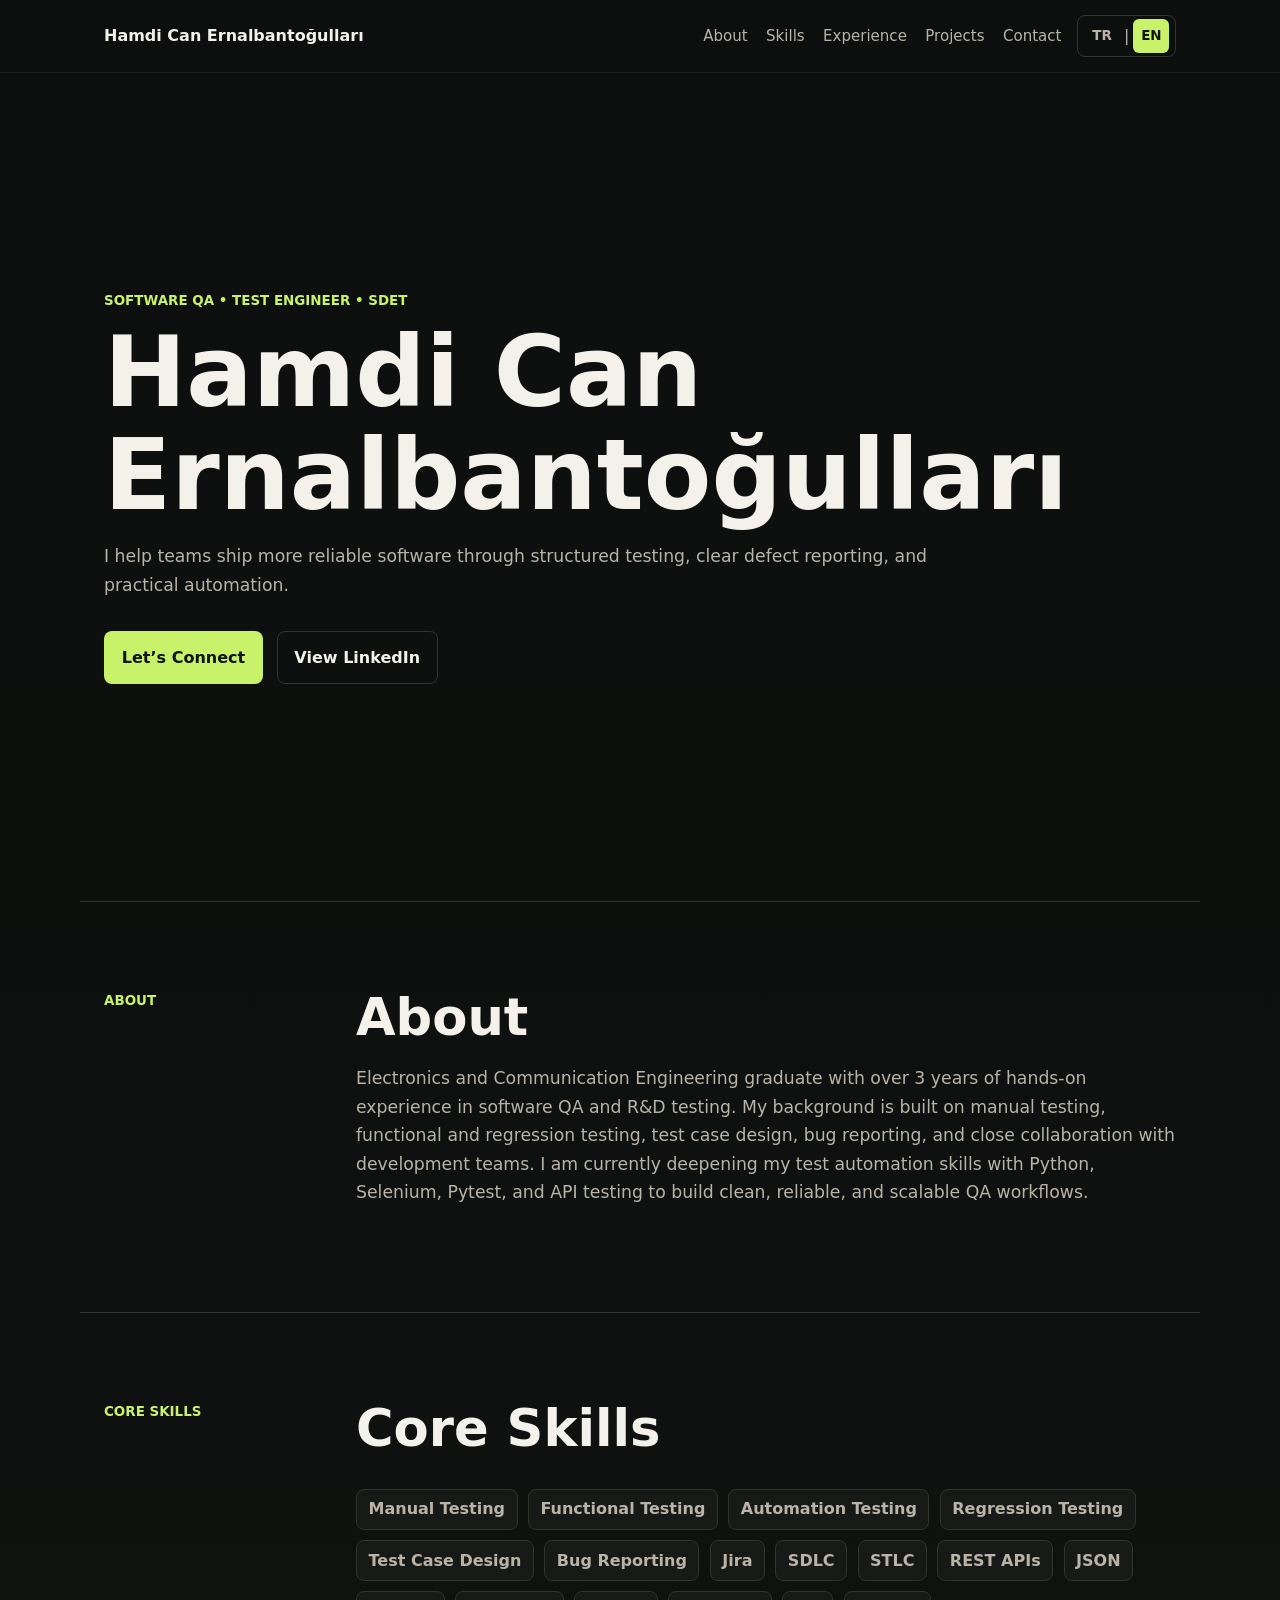
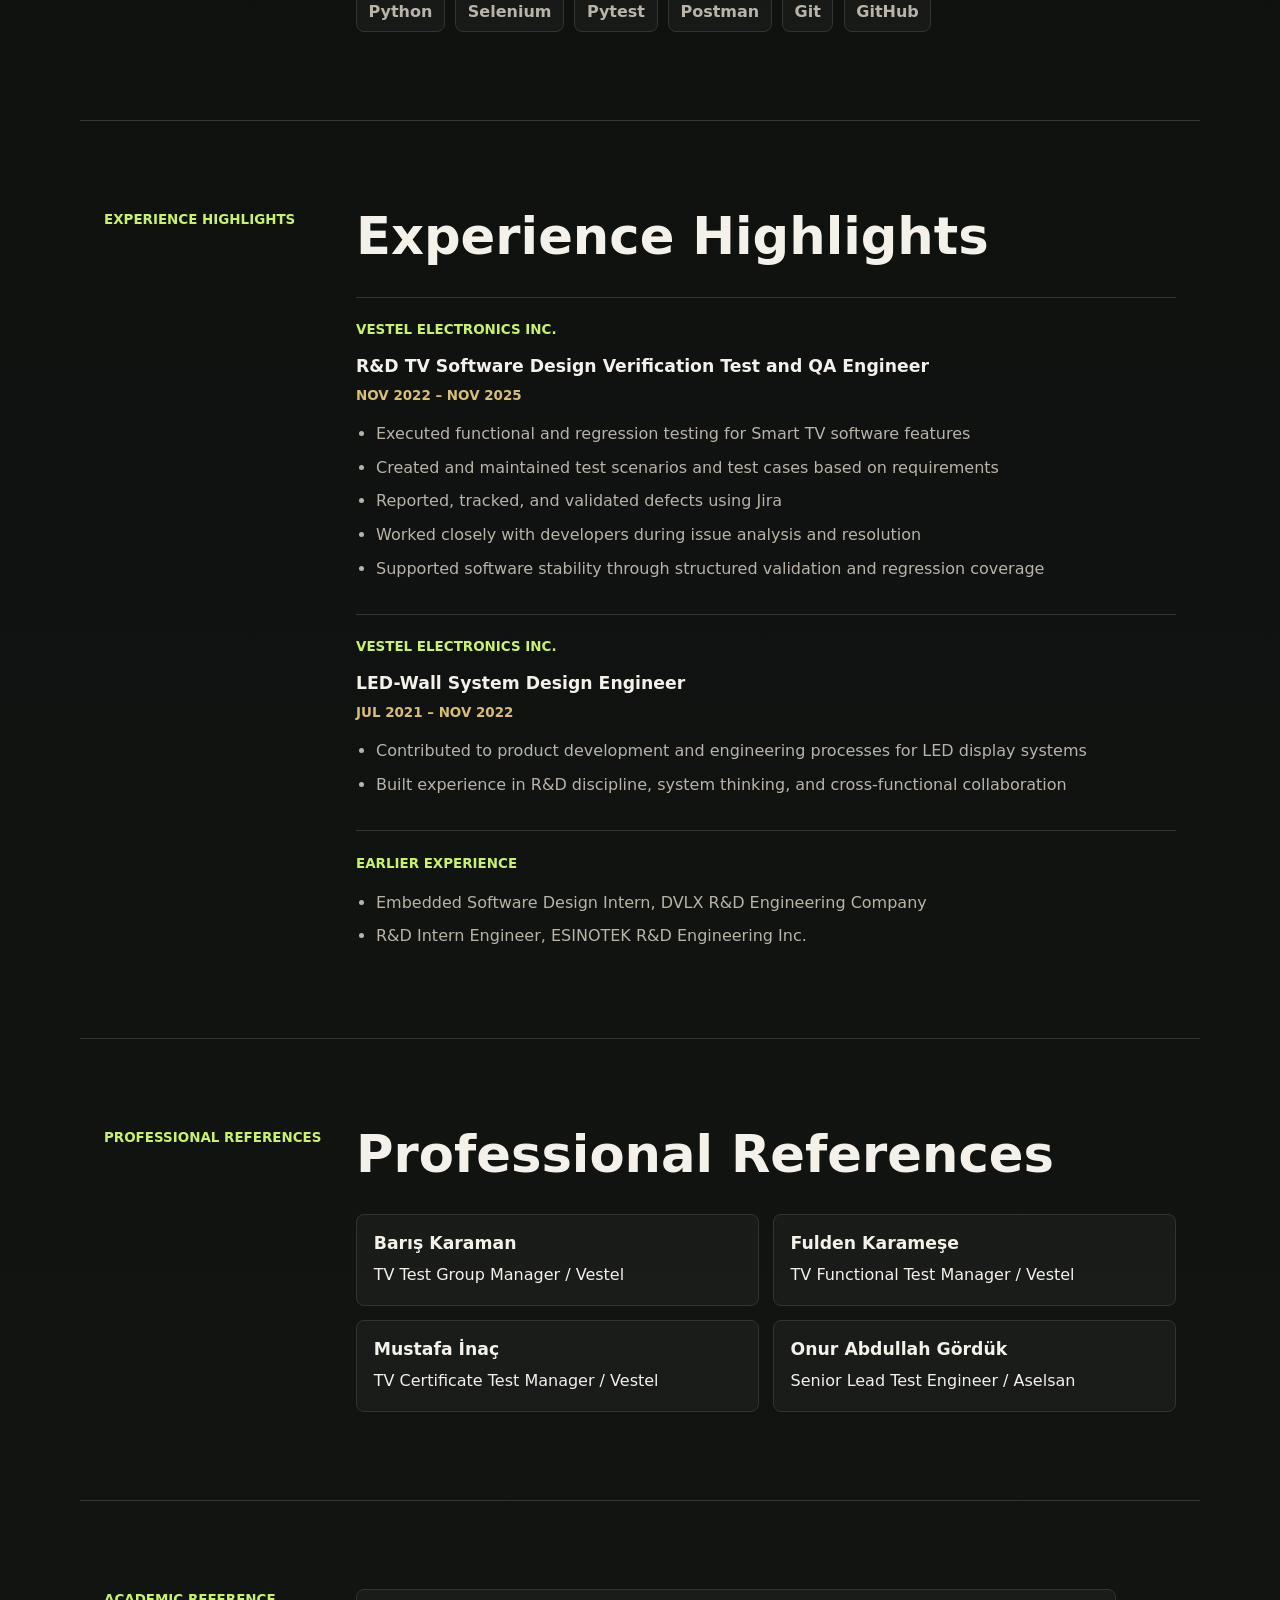
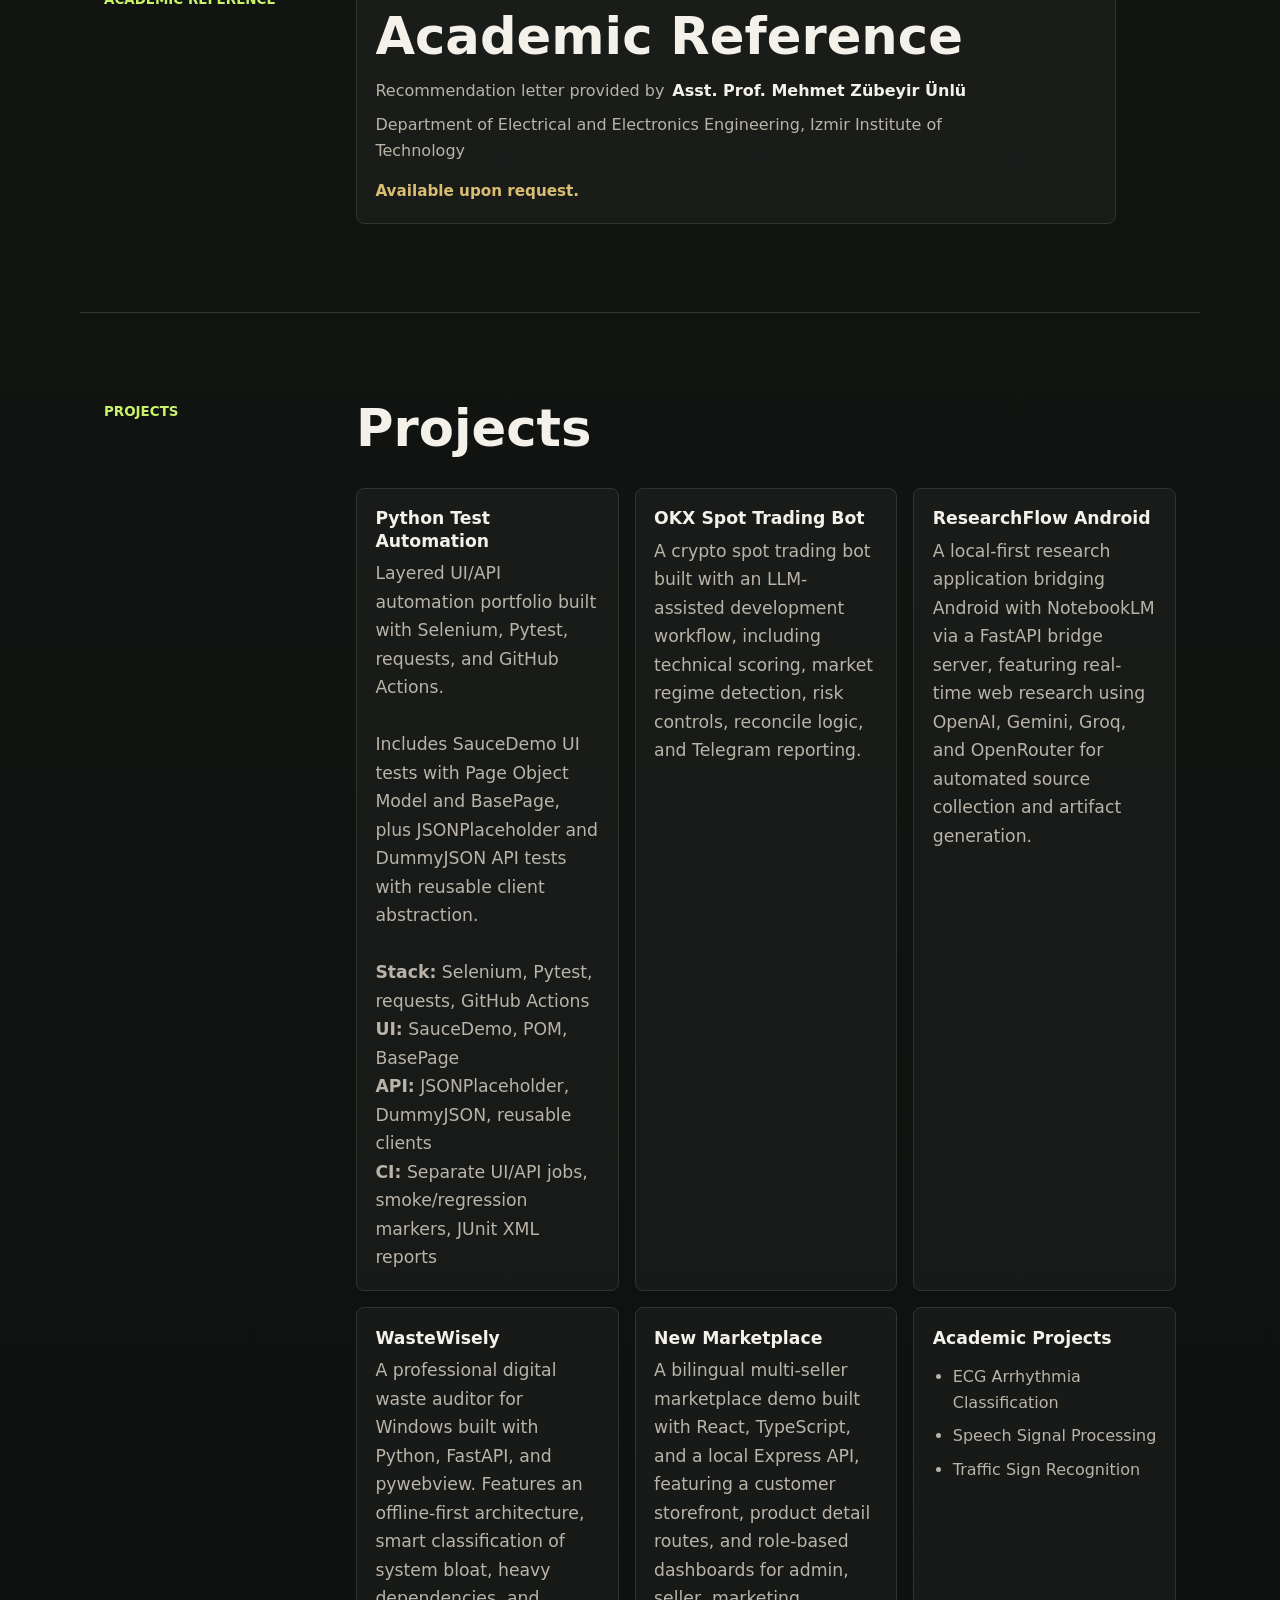
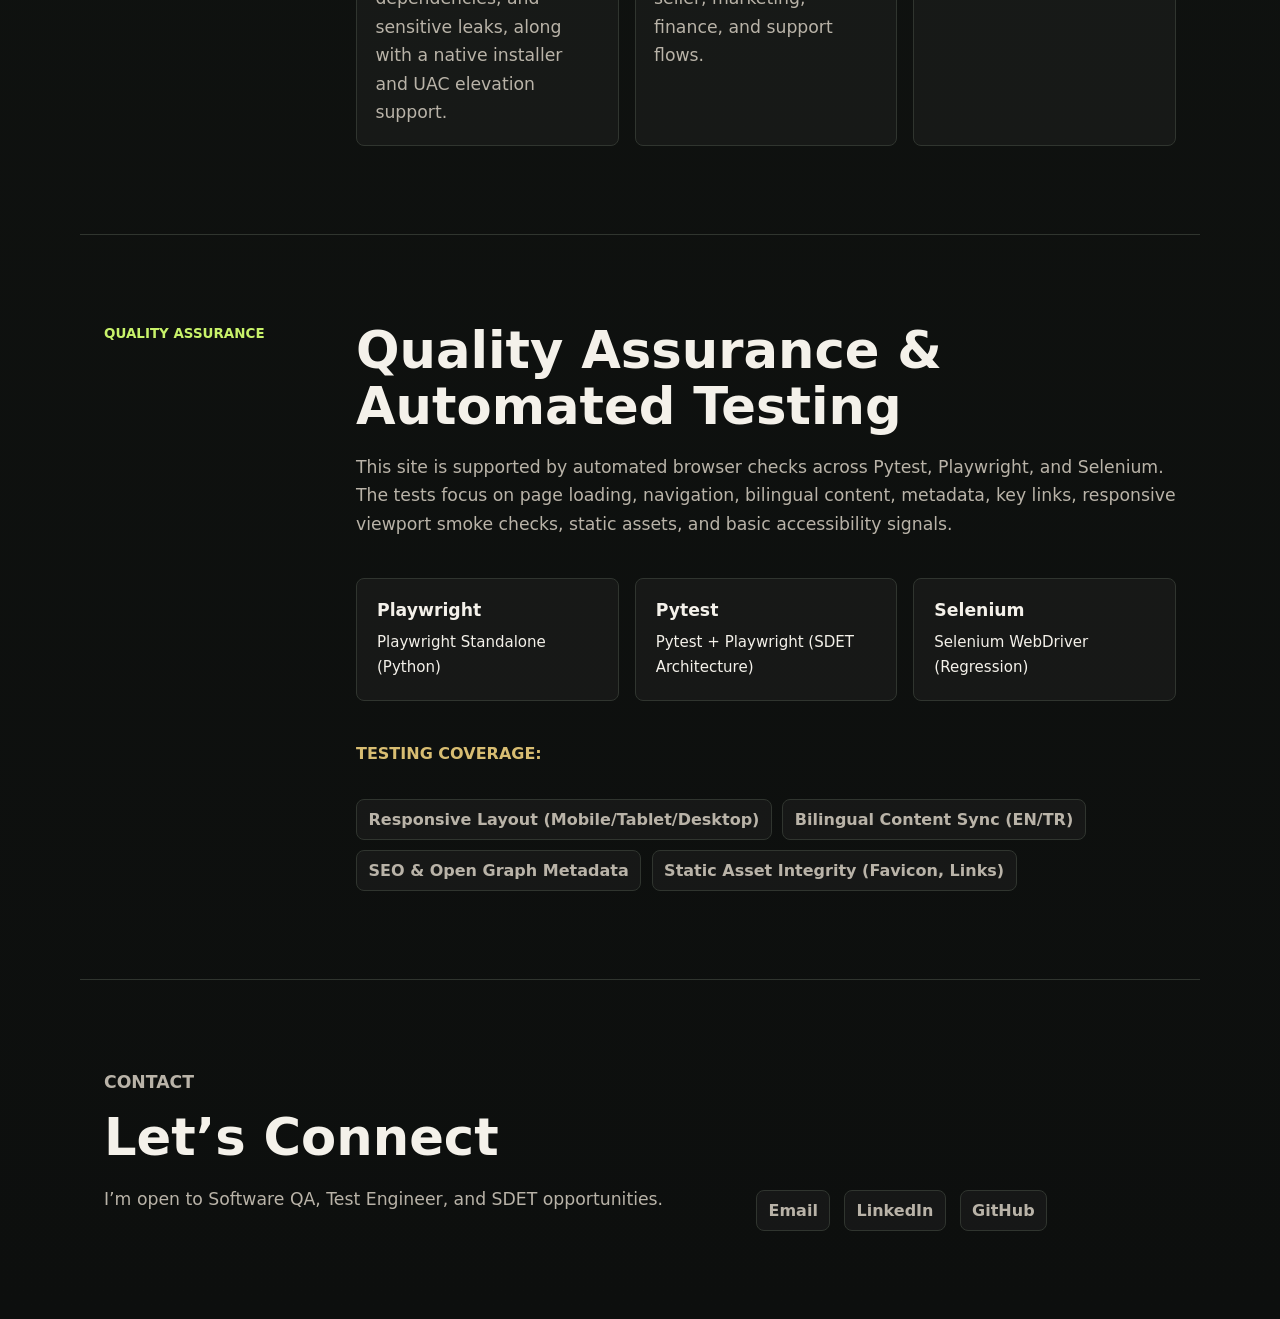
==== index.html @ b19c43c8 "docs: refine QA section description to be more technical" ====
<!doctype html>
<html lang="en" data-language="en">
  <head>
    <meta charset="utf-8">
    <meta name="viewport" content="width=device-width, initial-scale=1">
    <title>Hamdi Can Ernalbantoğulları | Software QA | Test Engineer | SDET</title>
    <meta
      name="description"
      content="QA Engineer with 3+ years of hands-on experience in software testing, regression testing, defect reporting, and practical test automation with Python, Selenium, and Pytest."
    >
    <meta property="og:title" content="Hamdi Can Ernalbantoğulları | Software QA | Test Engineer | SDET">
    <meta
      property="og:description"
      content="QA Engineer with 3+ years of hands-on experience in software testing, regression testing, defect reporting, and practical test automation with Python, Selenium, and Pytest."
    >
    <meta property="og:image" content="favicon.svg">
    <meta property="og:type" content="website">
    <meta property="og:site_name" content="Hamdi Can Ernalbantoğulları">
    <meta name="theme-color" content="#0d0f0e">
    <link rel="canonical" href="https://can.is-a.dev/">
    <link rel="icon" type="image/svg+xml" href="favicon.svg">
    <link rel="stylesheet" href="style.css">
  </head>
  <body>
    <a class="skip-link" href="#main" data-i18n="skipLink">Skip to content</a>

    <header class="site-header">
      <nav class="nav" aria-label="Primary navigation" data-i18n-aria-label="nav.ariaLabel">
        <a class="brand" href="#top" aria-label="Hamdi Can Ernalbantoğulları" data-i18n-aria-label="brand.ariaLabel">
          <span class="brand-full">Hamdi Can Ernalbantoğulları</span>
          <span class="brand-short">Can</span>
        </a>
        <div class="nav-links">
          <a href="#about" data-i18n="nav.about">About</a>
          <a href="#skills" data-i18n="nav.skills">Skills</a>
          <a href="#experience" data-i18n="nav.experience">Experience</a>
          <a href="#projects" data-i18n="nav.projects">Projects</a>
          <a href="#contact" data-i18n="nav.contact">Contact</a>
        </div>
        <div class="language-toggle" aria-label="Language selection" data-i18n-aria-label="language.ariaLabel">
          <button class="language-button" type="button" data-language-button="tr" aria-pressed="false">TR</button>
          <span aria-hidden="true">|</span>
          <button class="language-button" type="button" data-language-button="en" aria-pressed="true">EN</button>
        </div>
      </nav>
    </header>

    <main id="main">
      <section id="top" class="hero section">
        <div class="hero-copy">
          <p class="eyebrow" data-i18n="hero.role">Software QA • Test Engineer • SDET</p>
          <h1 class="hero-name" aria-label="Hamdi Can Ernalbantoğulları" data-i18n-aria-label="hero.name">
            <span>Hamdi Can</span>
            <span>Ernalbantoğulları</span>
          </h1>
          <p class="hero-text" data-i18n="hero.value">
            I help teams ship more reliable software through structured testing, clear defect reporting, and practical automation.
          </p>
          <div class="hero-actions">
            <a class="button button-primary" href="#contact" data-i18n="hero.primaryCta">Let’s Connect</a>
            <a class="button button-secondary" href="https://www.linkedin.com/in/hamdi-can-ernalbanto%C4%9Fullar%C4%B1/" target="_blank" rel="noreferrer" data-i18n="hero.secondaryCta">View LinkedIn</a>
          </div>
        </div>
      </section>

      <section id="about" class="section content-section">
        <p class="section-label" data-i18n="about.label">About</p>
        <div class="section-body">
          <h2 data-i18n="about.title">About</h2>
          <p data-i18n="about.text">
            Electronics and Communication Engineering graduate with over 3 years of hands-on experience in software QA and R&D testing. My background is built on manual testing, functional and regression testing, test case design, bug reporting, and close collaboration with development teams. I am currently deepening my test automation skills with Python, Selenium, Pytest, and API testing to build clean, reliable, and scalable QA workflows.
          </p>
        </div>
      </section>

      <section id="skills" class="section content-section">
        <p class="section-label" data-i18n="skills.label">Core Skills</p>
        <div class="section-body">
          <h2 data-i18n="skills.title">Core Skills</h2>
          <ul class="skill-list" aria-label="Core Skills" data-i18n-aria-label="skills.ariaLabel">
            <li data-i18n="skills.manual">Manual Testing</li>
            <li data-i18n="skills.functional">Functional Testing</li>
            <li data-i18n="skills.automation">Automation Testing</li>
            <li data-i18n="skills.regression">Regression Testing</li>
            <li data-i18n="skills.testCase">Test Case Design</li>
            <li data-i18n="skills.bugReporting">Bug Reporting</li>
            <li>Jira</li>
            <li>SDLC</li>
            <li>STLC</li>
            <li data-i18n="skills.restApis">REST APIs</li>
            <li>JSON</li>
            <li>Python</li>
            <li>Selenium</li>
            <li>Pytest</li>
            <li>Postman</li>
            <li>Git</li>
            <li>GitHub</li>
          </ul>
        </div>
      </section>

      <section id="experience" class="section content-section">
        <p class="section-label" data-i18n="experience.label">Experience Highlights</p>
        <div class="section-body">
          <h2 data-i18n="experience.title">Experience Highlights</h2>
          <div class="timeline">
            <article class="experience-item">
              <p class="company">Vestel Electronics Inc.</p>
              <h3>R&amp;D TV Software Design Verification Test and QA Engineer</h3>
              <p class="date" data-i18n="experience.one.date">Nov 2022 – Nov 2025</p>
              <ul>
                <li data-i18n="experience.one.bulletOne">Executed functional and regression testing for Smart TV software features</li>
                <li data-i18n="experience.one.bulletTwo">Created and maintained test scenarios and test cases based on requirements</li>
                <li data-i18n="experience.one.bulletThree">Reported, tracked, and validated defects using Jira</li>
                <li data-i18n="experience.one.bulletFour">Worked closely with developers during issue analysis and resolution</li>
                <li data-i18n="experience.one.bulletFive">Supported software stability through structured validation and regression coverage</li>
              </ul>
            </article>

            <article class="experience-item">
              <p class="company">Vestel Electronics Inc.</p>
              <h3>LED-Wall System Design Engineer</h3>
              <p class="date" data-i18n="experience.two.date">Jul 2021 – Nov 2022</p>
              <ul>
                <li data-i18n="experience.two.bulletOne">Contributed to product development and engineering processes for LED display systems</li>
                <li data-i18n="experience.two.bulletTwo">Built experience in R&amp;D discipline, system thinking, and cross-functional collaboration</li>
              </ul>
            </article>

            <article class="experience-item">
              <p class="company" data-i18n="experience.earlier.title">Earlier Experience</p>
              <ul>
                <li>Embedded Software Design Intern, DVLX R&amp;D Engineering Company</li>
                <li>R&amp;D Intern Engineer, ESINOTEK R&amp;D Engineering Inc.</li>
              </ul>
            </article>
          </div>
        </div>
      </section>

      <section id="professional-references" class="section content-section">
        <p class="section-label" data-i18n="professionalReferences.label">Professional References</p>
        <div class="section-body">
          <h2 data-i18n="professionalReferences.title">Professional References</h2>
          <div class="professional-reference-list" aria-label="Professional references" data-i18n-aria-label="professionalReferences.ariaLabel">
            <article class="professional-reference-card">
              <h3>Barış Karaman</h3>
              <p>TV Test Group Manager / Vestel</p>
            </article>
            <article class="professional-reference-card">
              <h3>Fulden Karameşe</h3>
              <p>TV Functional Test Manager / Vestel</p>
            </article>
            <article class="professional-reference-card">
              <h3>Mustafa İnaç</h3>
              <p>TV Certificate Test Manager / Vestel</p>
            </article>
            <article class="professional-reference-card">
              <h3>Onur Abdullah Gördük</h3>
              <p>Senior Lead Test Engineer / Aselsan</p>
            </article>
          </div>
        </div>
      </section>

      <section id="academic-reference" class="section content-section">
        <p class="section-label" data-i18n="reference.label">Academic Reference</p>
        <div class="section-body">
          <article class="reference-card" aria-labelledby="academic-reference-title">
            <h2 id="academic-reference-title" data-i18n="reference.title">Academic Reference</h2>
            <p class="reference-intro">
              <span>
                <span data-i18n="reference.lead">Recommendation letter provided by</span>
                <strong class="reference-name" data-i18n="reference.name">Asst. Prof. Mehmet Zübeyir Ünlü</strong>
              </span>
              <span class="reference-department" data-i18n="reference.department">Department of Electrical and Electronics Engineering, Izmir Institute of Technology</span>
            </p>
            <p class="reference-note" data-i18n="reference.note">Available upon request.</p>
          </article>
        </div>
      </section>

      <section id="projects" class="section content-section">
        <p class="section-label" data-i18n="projects.label">Projects</p>
        <div class="section-body">
          <h2 data-i18n="projects.title">Projects</h2>
          <div class="project-grid">
            <article class="project-card">
              <h3>Python Test Automation</h3>
              <p data-i18n="projects.automation.text">
                Structured QA automation training repository covering API tests for JSONPlaceholder and DummyJSON with Requests/Pytest, and UI tests for SauceDemo with Selenium/Pytest and Page Object Model. Includes API client abstraction, config and test data layers, smoke/regression markers, JUnit reporting, and GitHub Actions CI.
              </p>
            </article>
            <article class="project-card">
              <h3>OKX Spot Trading Bot</h3>
              <p data-i18n="projects.okx.text">
                A crypto spot trading bot built with an LLM-assisted development workflow, including technical scoring, market regime detection, risk controls, reconcile logic, and Telegram reporting.
              </p>
            </article>
            <article class="project-card">
              <h3>ResearchFlow Android</h3>
              <p data-i18n="projects.researchflow.text">
                A local-first research application bridging Android with NotebookLM via a FastAPI bridge server, featuring real-time web research using OpenAI, Gemini, Groq, and OpenRouter for automated source collection and artifact generation.
              </p>
            </article>
            <article class="project-card">
              <h3>WasteWisely</h3>
              <p data-i18n="projects.wastewisely.text">
                A professional digital waste auditor for Windows built with Python, FastAPI, and pywebview. Features an offline-first architecture, smart classification of system bloat, heavy dependencies, and sensitive leaks, along with a native installer and UAC elevation support.
              </p>
            </article>
            <article class="project-card">
              <h3>New Marketplace</h3>
              <p data-i18n="projects.marketplace.text">
                A bilingual multi-seller marketplace demo built with React, TypeScript, and a local Express API, featuring a customer storefront, product detail routes, and role-based dashboards for admin, seller, marketing, finance, and support flows.
              </p>
            </article>
            <article class="project-card">
              <h3 data-i18n="projects.academic.title">Academic Projects</h3>
              <ul>
                <li>ECG Arrhythmia Classification</li>
                <li>Speech Signal Processing</li>
                <li>Traffic Sign Recognition</li>
              </ul>
            </article>

          </div>
        </div>
      </section>

      <section id="qa" class="section content-section">
        <p class="section-label" data-i18n="qa.label">Quality Assurance</p>
        <div class="section-body">
          <h2 data-i18n="qa.title">Quality Assurance & Automated Testing</h2>
          <p data-i18n="qa.text">
            This site is supported by automated browser checks across Pytest, Playwright, and Selenium. The tests focus on page loading, navigation, bilingual content, metadata, key links, responsive viewport smoke checks, static assets, and basic accessibility signals.
          </p>
          
          <div class="qa-engines">
            <div class="qa-engine-card">
              <h3>Playwright</h3>
              <p data-i18n="qa.engine.playwright">Playwright Standalone (Python)</p>
            </div>
            <div class="qa-engine-card">
              <h3>Pytest</h3>
              <p data-i18n="qa.engine.pytest">Pytest + Playwright (SDET Architecture)</p>
            </div>
            <div class="qa-engine-card">
              <h3>Selenium</h3>
              <p data-i18n="qa.engine.selenium">Selenium WebDriver (Regression)</p>
            </div>
          </div>

          <div class="qa-features">
            <p class="qa-features-label" data-i18n="qa.features.label">Testing Coverage:</p>
            <ul class="skill-list">
              <li data-i18n="qa.features.responsive">Responsive Layout (Mobile/Tablet/Desktop)</li>
              <li data-i18n="qa.features.i18n">Bilingual Content Sync (EN/TR)</li>
              <li data-i18n="qa.features.seo">SEO & Open Graph Metadata</li>
              <li data-i18n="qa.features.assets">Static Asset Integrity (Favicon, Links)</li>
            </ul>
          </div>
        </div>
      </section>

      <section id="contact" class="section contact-section">
        <div class="contact-copy">
          <p class="section-label" data-i18n="contact.label">Contact</p>
          <h2 data-i18n="contact.title">Let’s Connect</h2>
          <p data-i18n="contact.text">I’m open to QA, Test Automation, and SDET opportunities.</p>
        </div>
        <div class="contact-actions" aria-label="Contact methods" data-i18n-aria-label="contact.ariaLabel">
          <a class="contact-method" href="mailto:c.ernal@hotmail.com" data-i18n="contact.email">Email</a>
          <a class="contact-method" href="https://www.linkedin.com/in/hamdi-can-ernalbanto%C4%9Fullar%C4%B1/" target="_blank" rel="noreferrer" data-i18n="contact.linkedin">LinkedIn</a>
          <a class="contact-method" href="https://github.com/Caliquende" target="_blank" rel="noreferrer" data-i18n="contact.github">GitHub</a>
        </div>
      </section>
    </main>

    <script src="script.js"></script>
  </body>
</html>
---- style.css ----
:root {
  color-scheme: dark;
  --bg: #0d0f0e;
  --surface: #151816;
  --surface-soft: #1c201d;
  --text: #f4f1ea;
  --muted: #b9b3a8;
  --line: #30352f;
  --accent: #c8f26a;
  --accent-2: #d8bd72;
  --max-width: 1120px;
}

* {
  box-sizing: border-box;
}

html {
  scroll-behavior: smooth;
}

body {
  margin: 0;
  background: linear-gradient(180deg, #0d0f0e 0%, #111411 52%, #0d0f0e 100%);
  color: var(--text);
  font-family:
    Inter, ui-sans-serif, system-ui, -apple-system, BlinkMacSystemFont, "Segoe UI",
    sans-serif;
  font-size: 16px;
  letter-spacing: 0;
  line-height: 1.65;
}

a {
  color: inherit;
  text-decoration: none;
}

button,
a {
  -webkit-tap-highlight-color: transparent;
}

:focus-visible {
  outline: 2px solid var(--accent);
  outline-offset: 4px;
}

.skip-link {
  position: absolute;
  left: 1rem;
  top: 1rem;
  z-index: 30;
  transform: translateY(-150%);
  background: var(--accent);
  border-radius: 6px;
  color: #11130f;
  font-weight: 800;
  padding: 0.65rem 0.9rem;
}

.skip-link:focus {
  transform: translateY(0);
}

.site-header {
  background: rgba(13, 15, 14, 0.88);
  border-bottom: 1px solid rgba(255, 255, 255, 0.07);
}

.nav {
  align-items: center;
  display: grid;
  gap: 1rem;
  grid-template-columns: auto 1fr auto;
  margin: 0 auto;
  max-width: var(--max-width);
  min-height: 72px;
  padding: 0 1.5rem;
}

.brand {
  color: var(--text);
  font-weight: 850;
  white-space: nowrap;
}

.brand-short {
  display: none;
}

.nav-links {
  align-items: center;
  display: flex;
  gap: 1.15rem;
  justify-content: flex-end;
}

.nav-links a {
  color: var(--muted);
  font-size: 0.94rem;
  transition: color 180ms ease;
  white-space: nowrap;
}

.nav-links a:hover {
  color: var(--text);
}

.language-toggle {
  align-items: center;
  border: 1px solid var(--line);
  border-radius: 8px;
  color: var(--muted);
  display: inline-flex;
  gap: 0.25rem;
  min-height: 42px;
  padding: 0.22rem 0.35rem;
}

.language-button {
  background: transparent;
  border: 0;
  border-radius: 6px;
  color: var(--muted);
  cursor: pointer;
  font: inherit;
  font-size: 0.84rem;
  font-weight: 850;
  min-height: 32px;
  min-width: 36px;
  padding: 0.35rem 0.45rem;
  transition:
    background 180ms ease,
    color 180ms ease;
}

.language-button:hover {
  color: var(--text);
}

.language-button[aria-pressed="true"] {
  background: var(--accent);
  color: #10130f;
}

.section {
  margin: 0 auto;
  max-width: var(--max-width);
  padding: 5.5rem 1.5rem;
}

.hero {
  align-items: center;
  display: grid;
  min-height: calc(100vh - 72px);
  padding-bottom: 5rem;
  padding-top: 5rem;
}

.hero-copy {
  max-width: 880px;
}

.eyebrow,
.section-label,
.company,
.date {
  color: var(--accent);
  font-size: 0.84rem;
  font-weight: 850;
  letter-spacing: 0;
  margin: 0 0 0.85rem;
  text-transform: uppercase;
}

h1,
h2,
h3,
p {
  margin-top: 0;
}

.hero-name {
  display: grid;
  gap: 0.08em;
  font-size: clamp(3rem, 8vw, 6.15rem);
  line-height: 0.96;
  margin-bottom: 1.25rem;
  max-width: 10.8ch;
  overflow-wrap: normal;
}

h2 {
  font-size: clamp(2rem, 4vw, 3.25rem);
  line-height: 1.08;
  margin-bottom: 1.2rem;
}

h3 {
  font-size: 1.08rem;
  line-height: 1.3;
  margin-bottom: 0.45rem;
}

.hero-text,
.section-body > p,
.contact-copy p,
.project-card p {
  color: var(--muted);
  font-size: 1.08rem;
  max-width: 78ch;
}

.hero-actions,
.contact-actions {
  display: flex;
  flex-wrap: wrap;
  gap: 0.85rem;
  margin-top: 2rem;
}

.button {
  align-items: center;
  border: 1px solid transparent;
  border-radius: 8px;
  display: inline-flex;
  font-weight: 850;
  justify-content: center;
  min-height: 48px;
  padding: 0.78rem 1.05rem;
  transition:
    background 180ms ease,
    border-color 180ms ease,
    color 180ms ease,
    transform 180ms ease;
}

.button:hover {
  transform: translateY(-1px);
}

.button-primary {
  background: var(--accent);
  color: #10130f;
}

.button-primary:hover {
  background: #d8ff88;
}

.button-secondary {
  background: transparent;
  border-color: var(--line);
  color: var(--text);
}

.button-secondary:hover {
  border-color: var(--accent-2);
}

.content-section {
  border-top: 1px solid var(--line);
  display: grid;
  gap: 2rem;
  grid-template-columns: 220px minmax(0, 1fr);
}

.section-body {
  min-width: 0;
}

.skill-list {
  display: flex;
  flex-wrap: wrap;
  gap: 0.65rem;
  list-style: none;
  margin: 2rem 0 0;
  padding: 0;
}

.skill-list li,
.contact-method {
  align-items: center;
  background: rgba(255, 255, 255, 0.035);
  border: 1px solid var(--line);
  border-radius: 8px;
  color: var(--muted);
  display: inline-flex;
  font-weight: 720;
  line-height: 1.2;
  overflow-wrap: anywhere;
  padding: 0.62rem 0.72rem;
}

a.contact-method {
  transition:
    border-color 180ms ease,
    color 180ms ease,
    transform 180ms ease;
}

a.contact-method:hover {
  border-color: var(--accent-2);
  color: var(--text);
  transform: translateY(-1px);
}

.timeline {
  display: grid;
  gap: 2rem;
  margin-top: 2rem;
}

.experience-item {
  border-top: 1px solid var(--line);
  padding-top: 1.35rem;
}

.experience-item ul,
.project-card ul {
  color: var(--muted);
  margin: 0.9rem 0 0;
  padding-left: 1.25rem;
}

.experience-item li + li,
.project-card li + li {
  margin-top: 0.45rem;
}

.date {
  color: var(--accent-2);
  margin-bottom: 0.8rem;
}

.project-grid {
  display: grid;
  gap: 1rem;
  grid-template-columns: repeat(3, minmax(0, 1fr));
  margin-top: 2rem;
}

.project-card {
  background: rgba(255, 255, 255, 0.035);
  border: 1px solid var(--line);
  border-radius: 8px;
  min-height: 230px;
  padding: 1.15rem;
}

.project-card p {
  margin-bottom: 0;
}

.professional-reference-list {
  display: grid;
  gap: 0.85rem;
  grid-template-columns: repeat(2, minmax(0, 1fr));
  margin-top: 2rem;
}

.professional-reference-card {
  background: rgba(255, 255, 255, 0.035);
  border: 1px solid var(--line);
  border-radius: 8px;
  min-width: 0;
  padding: 1.05rem;
}

.professional-reference-card h3 {
  margin-bottom: 0.5rem;
}

.professional-reference-card p {
  margin-bottom: 0;
}

.reference-card {
  background: rgba(255, 255, 255, 0.035);
  border: 1px solid var(--line);
  border-radius: 8px;
  max-width: 760px;
  padding: 1.15rem;
}

.reference-card h2 {
  margin-bottom: 0.9rem;
}

.reference-intro {
  color: var(--muted);
  display: grid;
  gap: 0.45rem;
  margin-bottom: 0;
  max-width: 62ch;
}

.reference-name {
  color: var(--text);
  font-weight: 800;
  margin-left: 0.18rem;
}

.reference-department {
  display: block;
}

.reference-note {
  color: var(--accent-2);
  font-size: 0.95rem;
  font-weight: 720;
  margin: 0.9rem 0 0;
}

.contact-section {
  align-items: end;
  border-top: 1px solid var(--line);
  display: grid;
  gap: 2rem;
  grid-template-columns: minmax(0, 1fr) minmax(260px, 420px);
}

.qa-engines {
  display: grid;
  gap: 1rem;
  grid-template-columns: repeat(3, minmax(0, 1fr));
  margin-top: 2.5rem;
}

.qa-engine-card {
  background: rgba(255, 255, 255, 0.035);
  border: 1px solid var(--line);
  border-radius: 8px;
  padding: 1.25rem;
  transition: transform 180ms ease, border-color 180ms ease;
}

.qa-engine-card:hover {
  border-color: var(--accent);
  transform: translateY(-2px);
}

.qa-engine-card h3 {
  color: var(--text);
  margin-bottom: 0.5rem;
}

.qa-engine-card p {
  font-size: 0.94rem;
  margin-bottom: 0;
}

.qa-features {
  margin-top: 2.5rem;
}

.qa-features-label {
  color: var(--accent-2) !important;
  font-weight: 850;
  margin-bottom: 1rem !important;
  text-transform: uppercase;
}

@media (max-width: 900px) {
  .nav {
    grid-template-columns: auto auto;
  }

  .nav-links {
    grid-column: 1 / -1;
    justify-content: flex-start;
    order: 3;
  }

  .language-toggle {
    justify-self: end;
  }

  .hero {
    min-height: auto;
  }

  .content-section,
  .contact-section {
    grid-template-columns: 1fr;
  }

  .project-grid {
    grid-template-columns: 1fr;
  }

  .professional-reference-list {
    grid-template-columns: 1fr;
  }

  .qa-engines {
    grid-template-columns: 1fr;
  }
}

@media (max-width: 640px) {
  .nav {
    padding: 1rem;
  }

  .brand {
    max-width: 9rem;
    overflow-wrap: normal;
  }

  .brand-full {
    display: none;
  }

  .brand-short {
    display: inline;
  }

  .nav-links {
    display: grid;
    gap: 0.5rem;
    grid-template-columns: repeat(2, minmax(0, 1fr));
    width: 100%;
  }

  .nav-links a {
    border: 1px solid var(--line);
    border-radius: 8px;
    padding: 0.62rem 0.7rem;
  }

  .section {
    padding: 4rem 1rem;
  }

  .hero-name {
    font-size: clamp(2.45rem, 12vw, 3.55rem);
    max-width: 100%;
  }

  .hero-actions .button,
  .contact-method {
    width: 100%;
  }
}
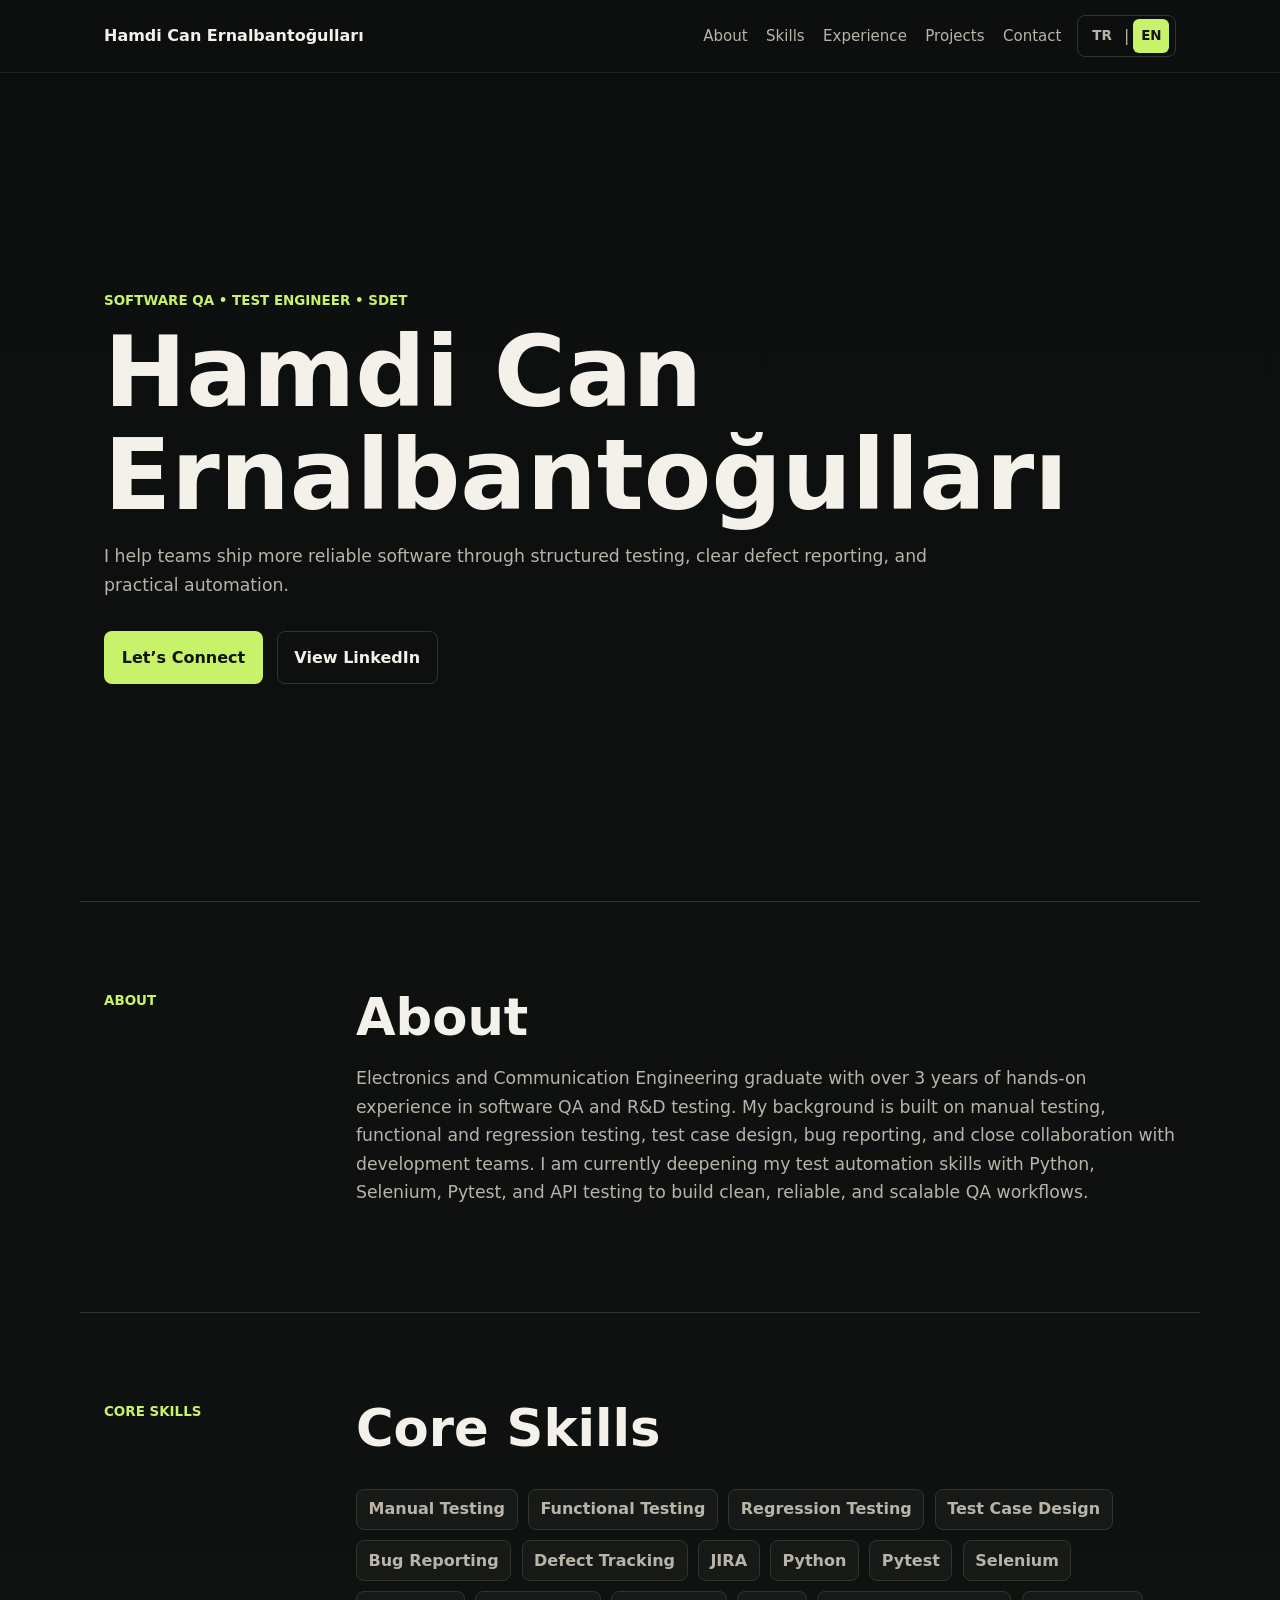
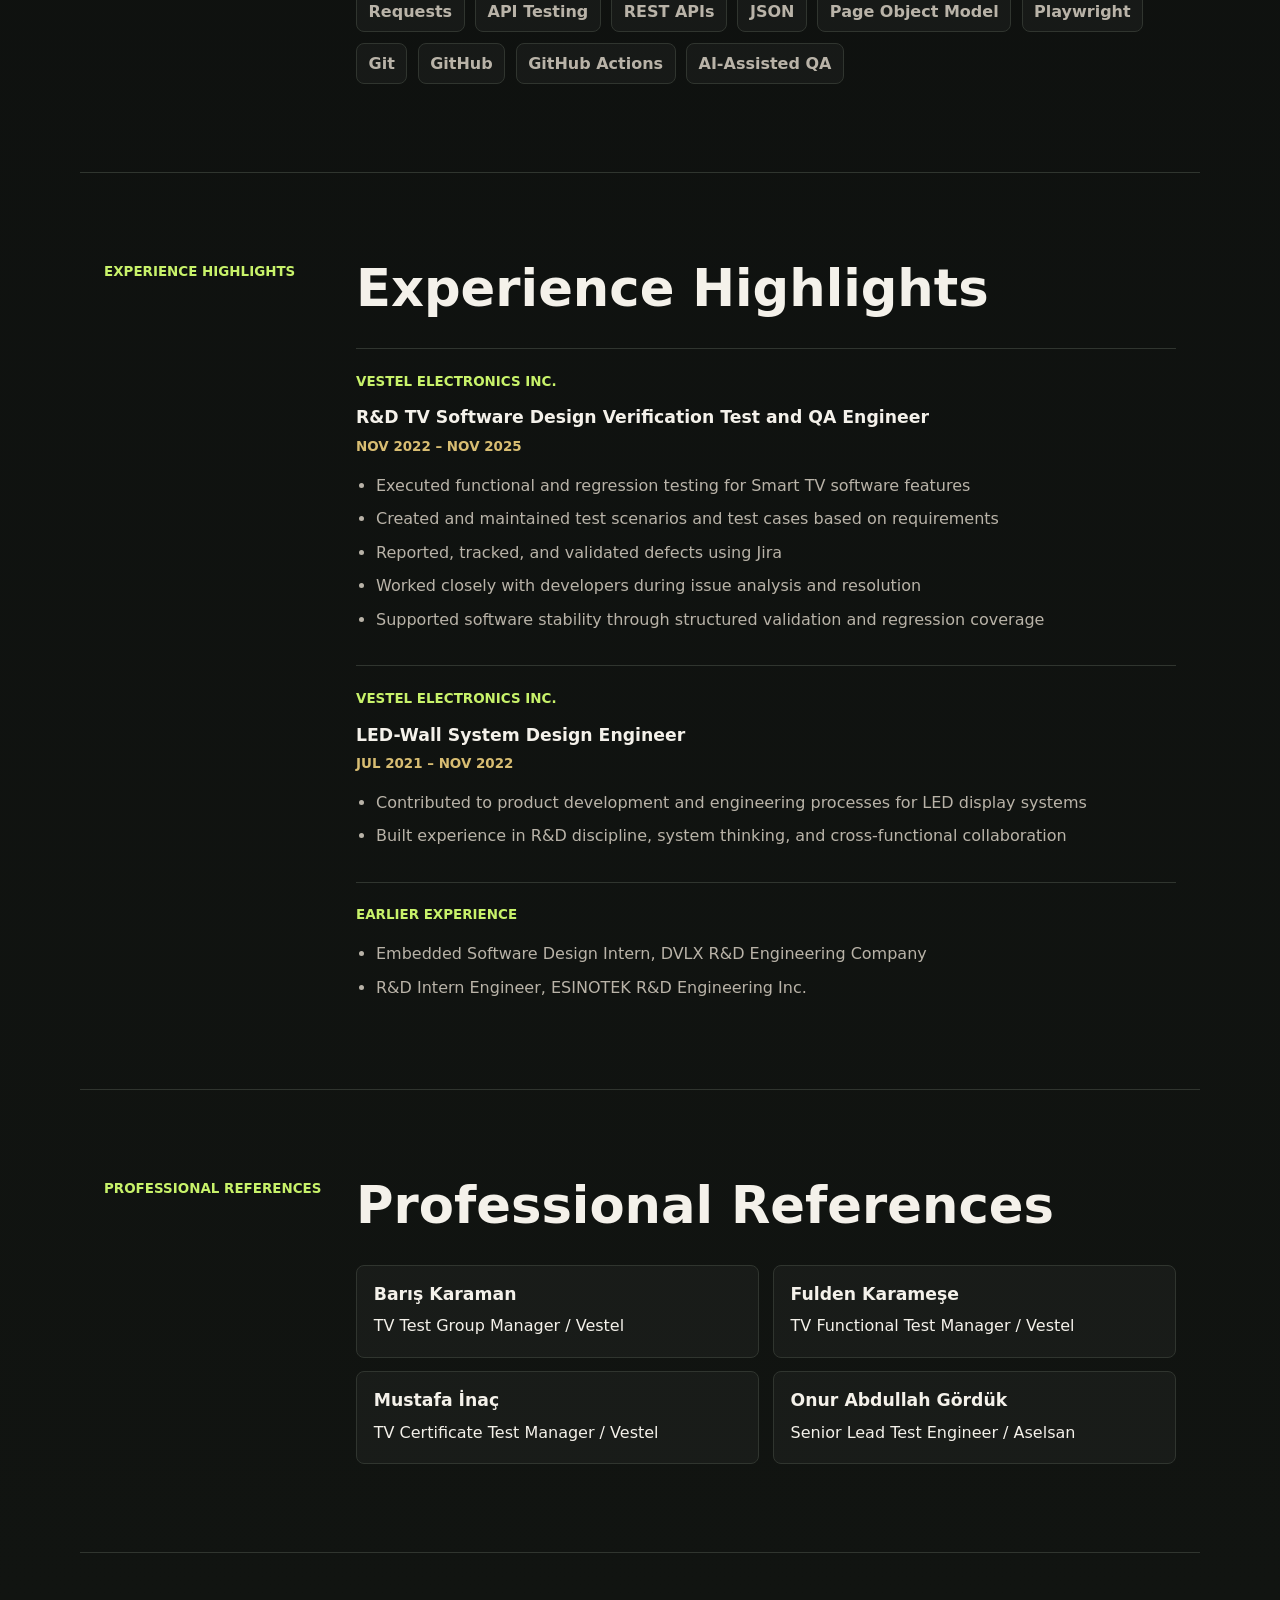
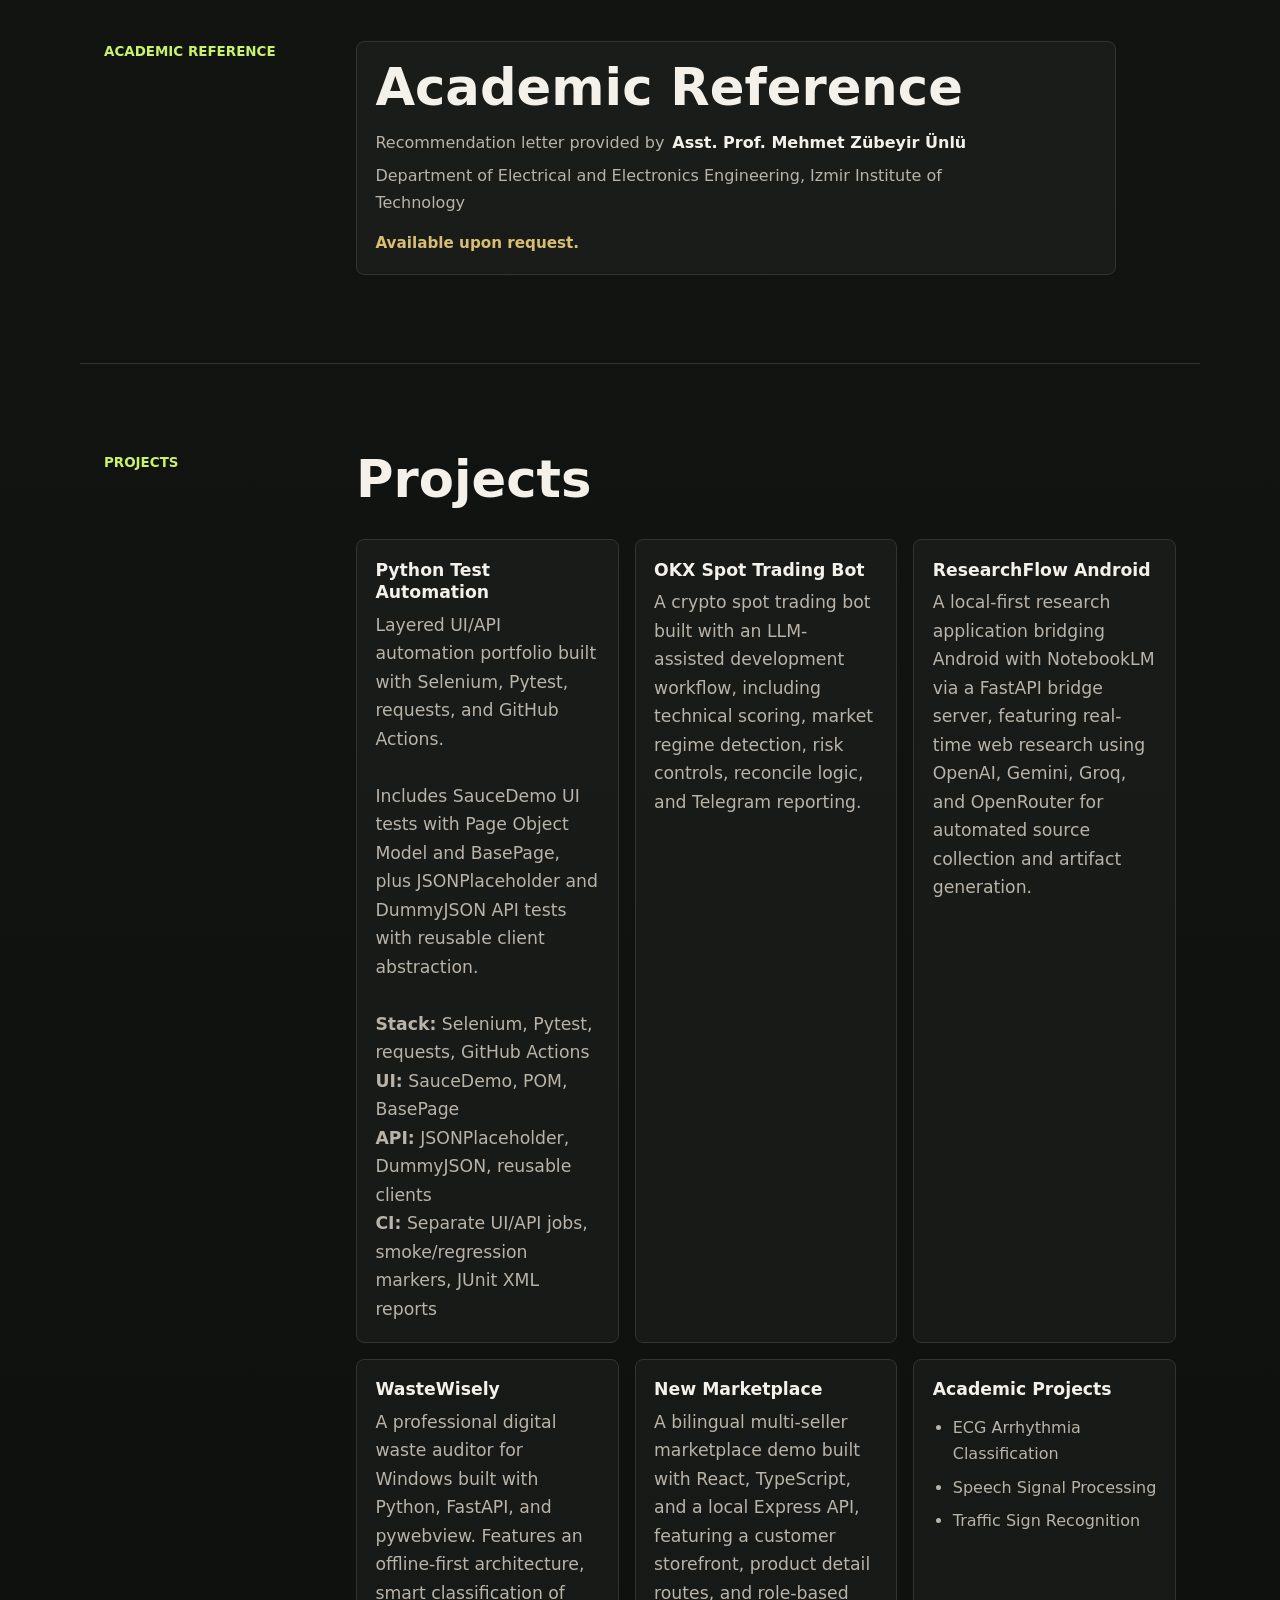
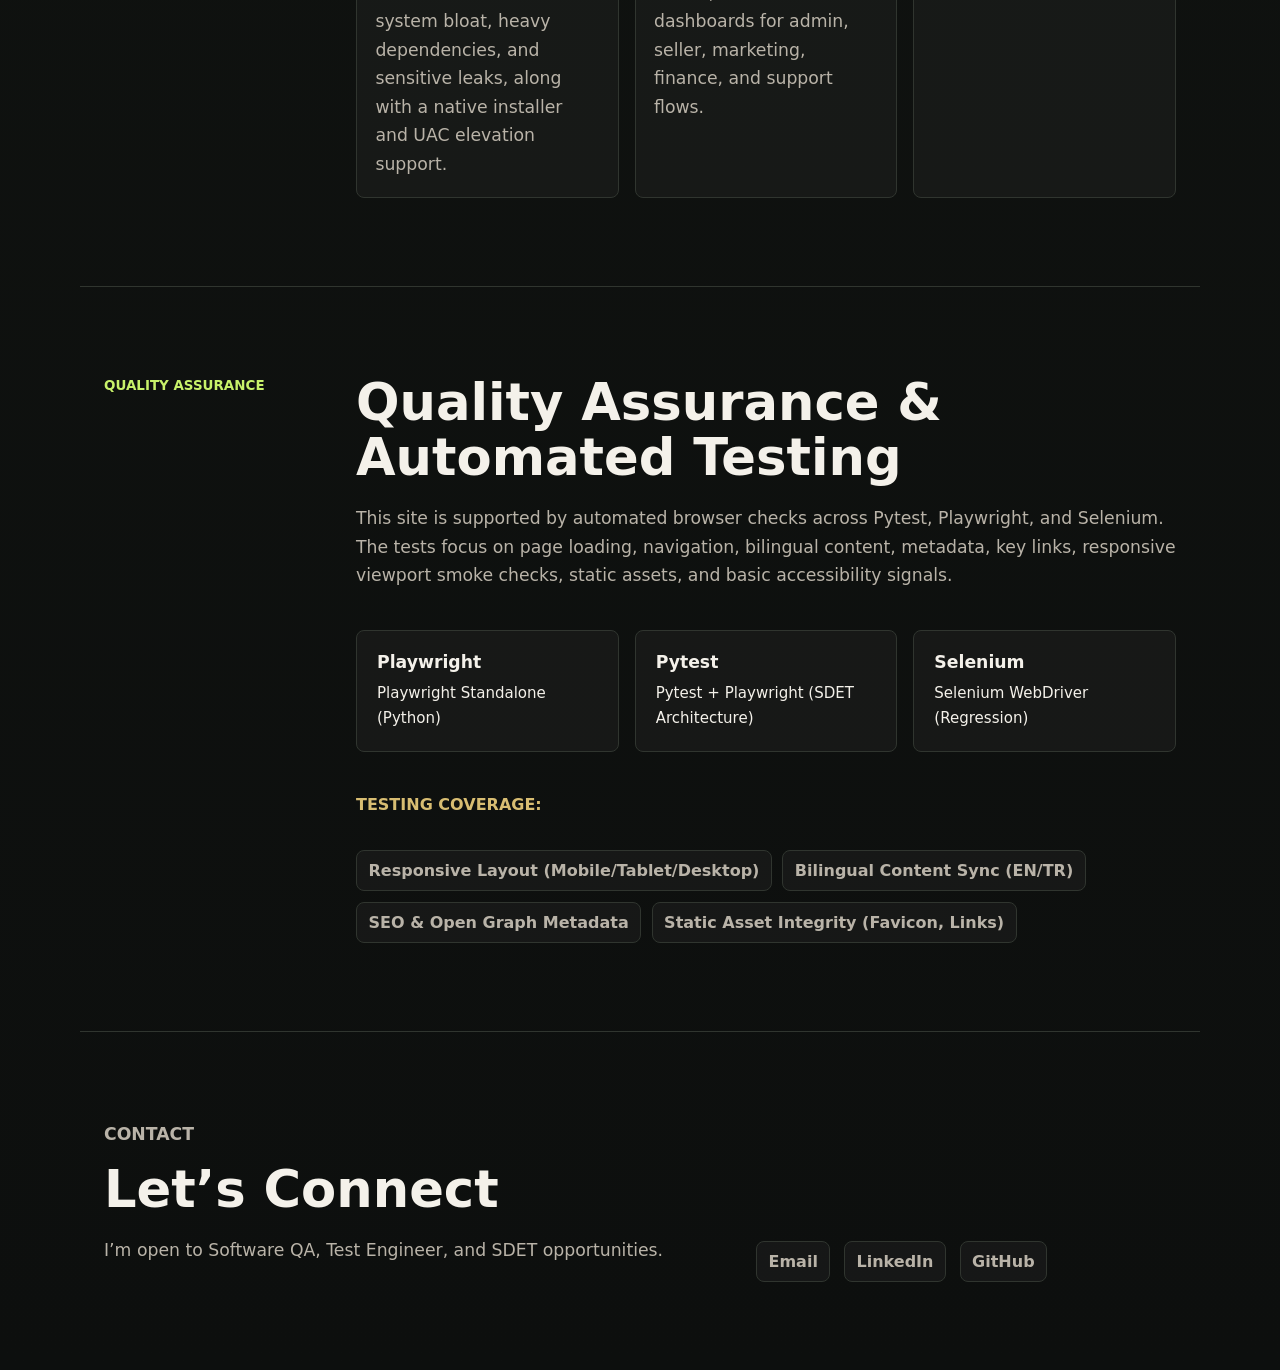
==== commit f48675bf: "feat: update Core Skills, refine QA description, and fix test infrastructure" ====
--- a/index.html
+++ b/index.html
@@ -80,21 +80,24 @@
           <ul class="skill-list" aria-label="Core Skills" data-i18n-aria-label="skills.ariaLabel">
             <li data-i18n="skills.manual">Manual Testing</li>
             <li data-i18n="skills.functional">Functional Testing</li>
-            <li data-i18n="skills.automation">Automation Testing</li>
             <li data-i18n="skills.regression">Regression Testing</li>
             <li data-i18n="skills.testCase">Test Case Design</li>
             <li data-i18n="skills.bugReporting">Bug Reporting</li>
-            <li>Jira</li>
-            <li>SDLC</li>
-            <li>STLC</li>
+            <li data-i18n="skills.defectTracking">Defect Tracking</li>
+            <li data-i18n="skills.jira">JIRA</li>
+            <li data-i18n="skills.python">Python</li>
+            <li data-i18n="skills.pytest">Pytest</li>
+            <li data-i18n="skills.selenium">Selenium</li>
+            <li data-i18n="skills.requests">Requests</li>
+            <li data-i18n="skills.apiTesting">API Testing</li>
             <li data-i18n="skills.restApis">REST APIs</li>
-            <li>JSON</li>
-            <li>Python</li>
-            <li>Selenium</li>
-            <li>Pytest</li>
-            <li>Postman</li>
-            <li>Git</li>
-            <li>GitHub</li>
+            <li data-i18n="skills.json">JSON</li>
+            <li data-i18n="skills.pom">Page Object Model</li>
+            <li data-i18n="skills.playwright">Playwright</li>
+            <li data-i18n="skills.git">Git</li>
+            <li data-i18n="skills.github">GitHub</li>
+            <li data-i18n="skills.githubActions">GitHub Actions</li>
+            <li data-i18n="skills.aiAssistedQa">AI-Assisted QA</li>
           </ul>
         </div>
       </section>
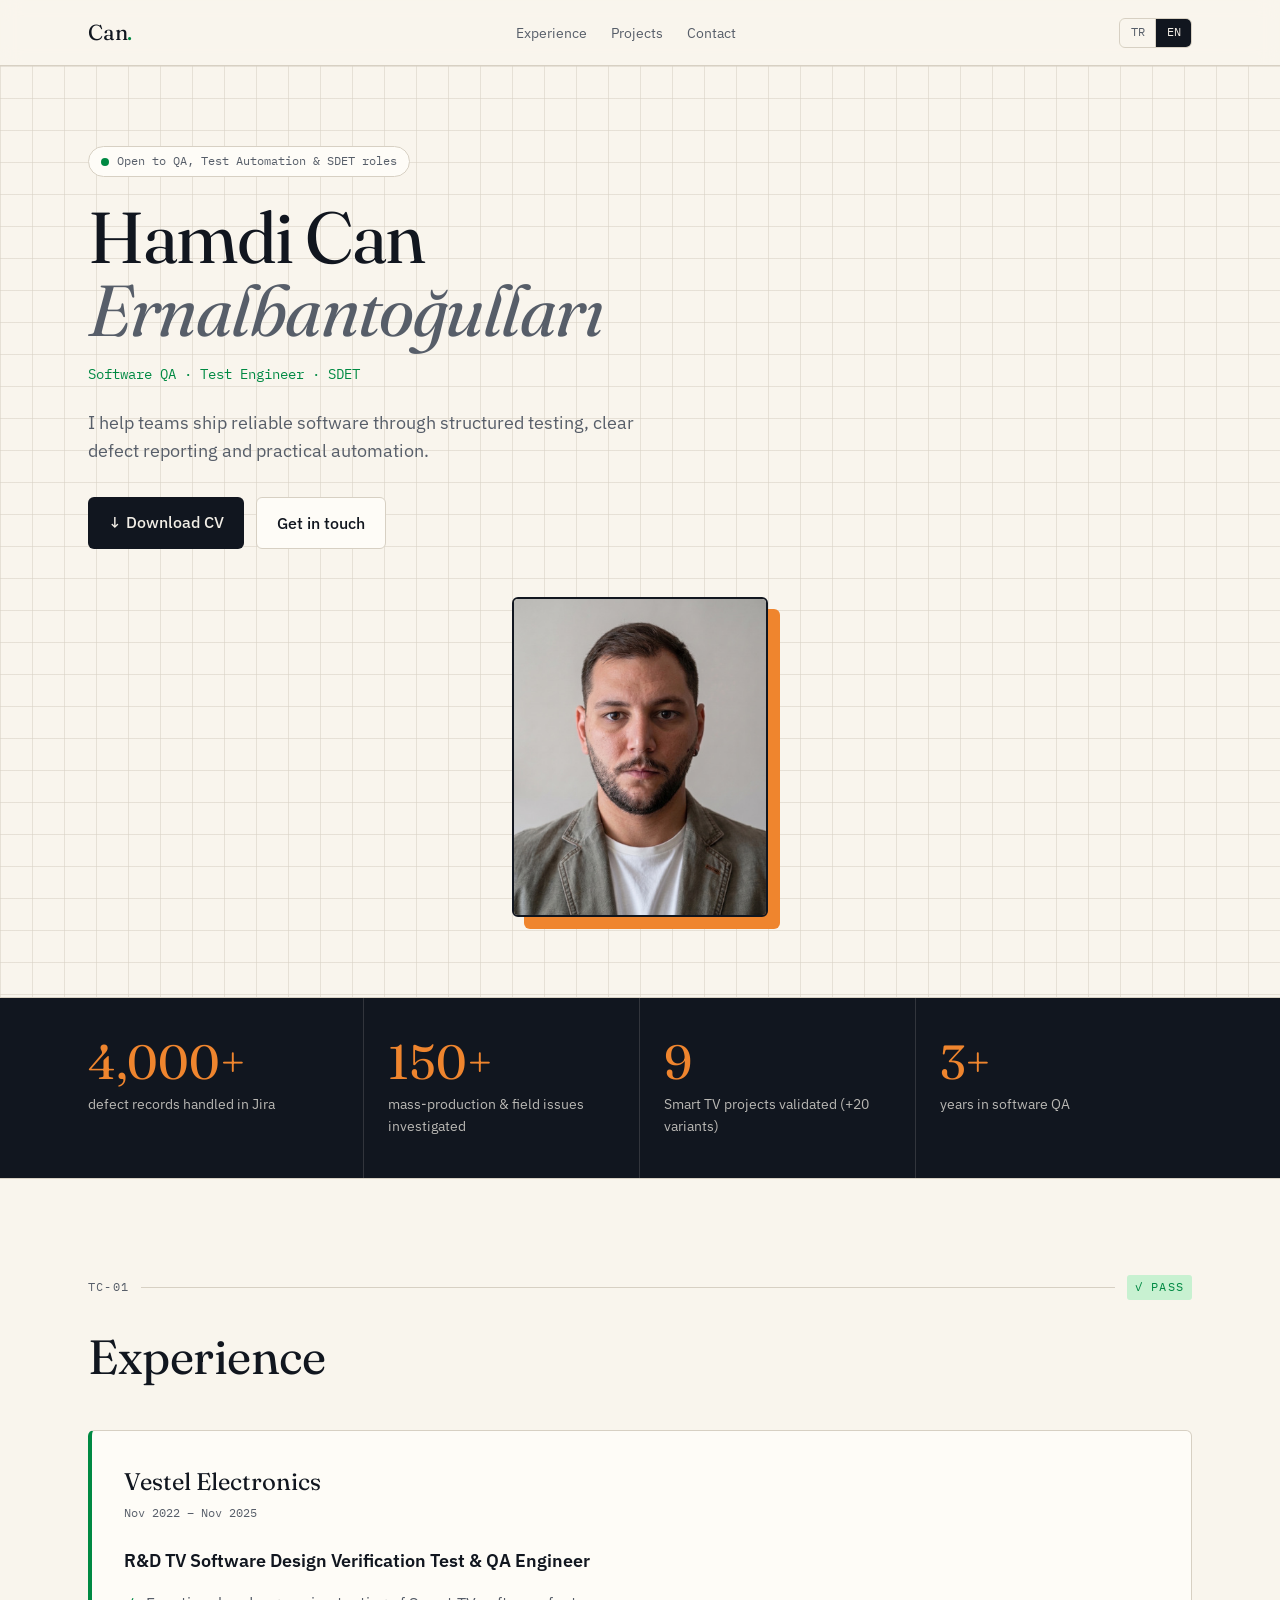
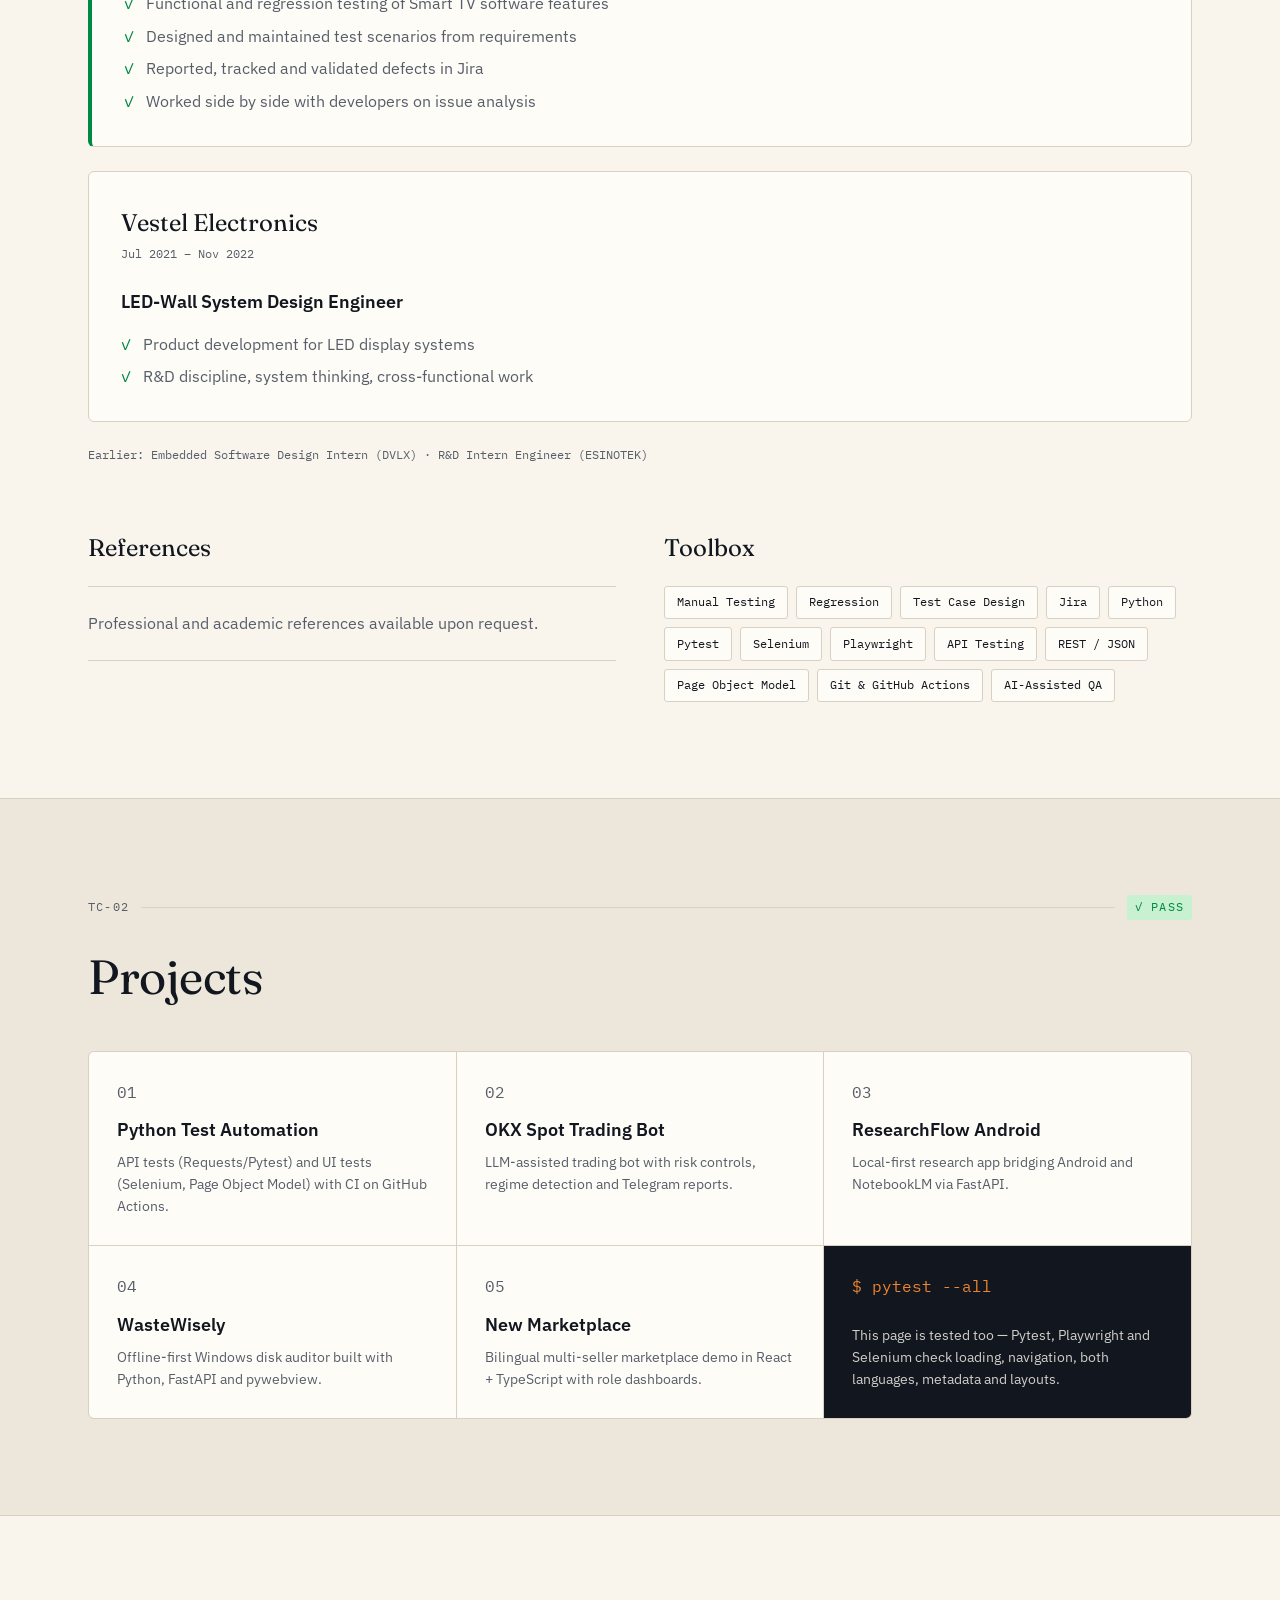
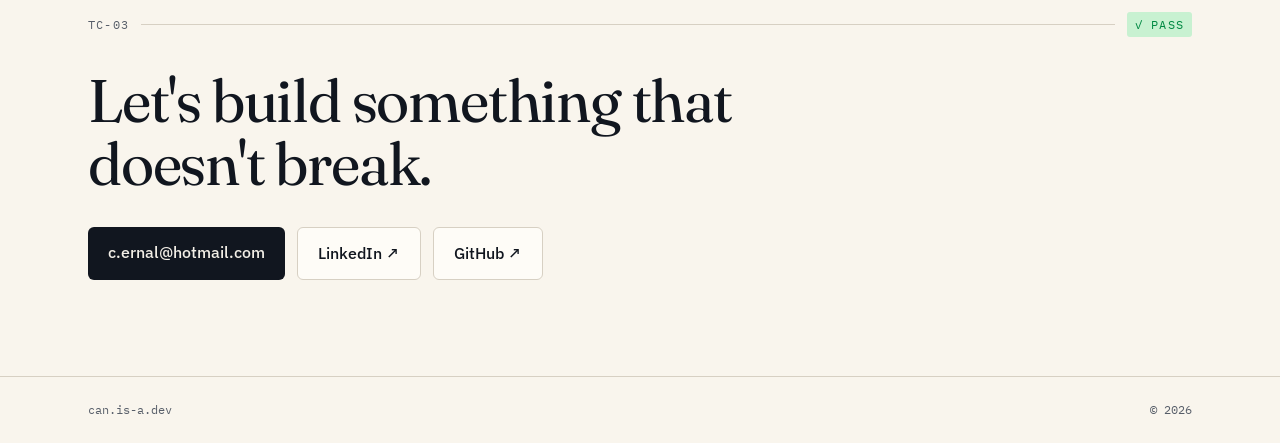
==== commit 7e1a3cdf: "Redesign landing page: editorial layout, portrait, CV download Rebuilds index.html, style.css and sc" ====
--- a/index.html
+++ b/index.html
@@ -1,285 +1,227 @@
 <!doctype html>
 <html lang="en" data-language="en">
-  <head>
-    <meta charset="utf-8">
-    <meta name="viewport" content="width=device-width, initial-scale=1">
-    <title>Hamdi Can Ernalbantoğulları | Software QA | Test Engineer | SDET</title>
-    <meta
-      name="description"
-      content="QA Engineer with 3+ years of hands-on experience in software testing, regression testing, defect reporting, and practical test automation with Python, Selenium, and Pytest."
-    >
-    <meta property="og:title" content="Hamdi Can Ernalbantoğulları | Software QA | Test Engineer | SDET">
-    <meta
-      property="og:description"
-      content="QA Engineer with 3+ years of hands-on experience in software testing, regression testing, defect reporting, and practical test automation with Python, Selenium, and Pytest."
-    >
-    <meta property="og:image" content="favicon.svg">
-    <meta property="og:type" content="website">
-    <meta property="og:site_name" content="Hamdi Can Ernalbantoğulları">
-    <meta name="theme-color" content="#0d0f0e">
-    <link rel="canonical" href="https://can.is-a.dev/">
-    <link rel="icon" type="image/svg+xml" href="favicon.svg">
-    <link rel="stylesheet" href="style.css">
-  </head>
-  <body>
-    <a class="skip-link" href="#main" data-i18n="skipLink">Skip to content</a>
-
-    <header class="site-header">
-      <nav class="nav" aria-label="Primary navigation" data-i18n-aria-label="nav.ariaLabel">
-        <a class="brand" href="#top" aria-label="Hamdi Can Ernalbantoğulları" data-i18n-aria-label="brand.ariaLabel">
-          <span class="brand-full">Hamdi Can Ernalbantoğulları</span>
-          <span class="brand-short">Can</span>
-        </a>
-        <div class="nav-links">
-          <a href="#about" data-i18n="nav.about">About</a>
-          <a href="#skills" data-i18n="nav.skills">Skills</a>
-          <a href="#experience" data-i18n="nav.experience">Experience</a>
-          <a href="#projects" data-i18n="nav.projects">Projects</a>
-          <a href="#contact" data-i18n="nav.contact">Contact</a>
-        </div>
-        <div class="language-toggle" aria-label="Language selection" data-i18n-aria-label="language.ariaLabel">
-          <button class="language-button" type="button" data-language-button="tr" aria-pressed="false">TR</button>
-          <span aria-hidden="true">|</span>
-          <button class="language-button" type="button" data-language-button="en" aria-pressed="true">EN</button>
-        </div>
-      </nav>
-    </header>
-
-    <main id="main">
-      <section id="top" class="hero section">
-        <div class="hero-copy">
-          <p class="eyebrow" data-i18n="hero.role">Software QA • Test Engineer • SDET</p>
-          <h1 class="hero-name" aria-label="Hamdi Can Ernalbantoğulları" data-i18n-aria-label="hero.name">
-            <span>Hamdi Can</span>
-            <span>Ernalbantoğulları</span>
-          </h1>
-          <p class="hero-text" data-i18n="hero.value">
-            I help teams ship more reliable software through structured testing, clear defect reporting, and practical automation.
+<head>
+  <meta charset="utf-8">
+  <meta name="viewport" content="width=device-width, initial-scale=1">
+  <title data-i18n="title">Hamdi Can Ernalbantoğulları — QA Engineer &amp; SDET</title>
+  <meta name="description" data-i18n-content="metaDesc" content="QA Engineer with 3+ years of Smart TV software testing at Vestel. Manual, regression and test automation with Python, Selenium, Pytest and Playwright.">
+  <meta name="author" content="Hamdi Can Ernalbantoğulları">
+  <meta property="og:title" data-i18n-content="ogTitle" content="Hamdi Can Ernalbantoğulları — QA Engineer &amp; SDET">
+  <meta property="og:description" data-i18n-content="ogDesc" content="QA Engineer with 3+ years of Smart TV QA at Vestel. Test automation with Python, Selenium, Pytest, Playwright.">
+  <meta property="og:url" content="https://can.is-a.dev">
+  <meta property="og:type" content="profile">
+  <meta property="og:image" content="https://can.is-a.dev/assets/can.png">
+  <meta name="twitter:card" content="summary_large_image">
+  <meta name="twitter:image" content="https://can.is-a.dev/assets/can.png">
+  <link rel="canonical" href="https://can.is-a.dev">
+  <link rel="icon" type="image/svg+xml" href="favicon.svg">
+  <link rel="preconnect" href="https://fonts.googleapis.com">
+  <link rel="preconnect" href="https://fonts.gstatic.com" crossorigin>
+  <link href="https://fonts.googleapis.com/css2?family=Fraunces:ital,opsz,wght@0,9..144,400;0,9..144,600;1,9..144,400&family=IBM+Plex+Mono:wght@400;500&family=IBM+Plex+Sans:wght@400;500;600&display=swap" rel="stylesheet">
+  <link rel="stylesheet" href="style.css">
+</head>
+<body>
+  <a class="skip-link" href="#main" data-i18n="skip" data-i18n-aria="skip">Skip to content</a>
+
+  <header class="site-header">
+    <nav class="wrap nav" aria-label="Primary navigation" data-i18n-aria="navLabel">
+      <a class="logo" href="#about">Can<span class="pass">.</span></a>
+      <div class="nav-links">
+        <a href="#experience" data-i18n="navExperience">Experience</a>
+        <a href="#projects" data-i18n="navProjects">Projects</a>
+        <a href="#contact" data-i18n="navContact">Contact</a>
+      </div>
+      <div class="lang-switch" role="group" aria-label="Language selection" data-i18n-aria="langLabel">
+        <button type="button" data-language-button="tr" data-lang="tr" aria-pressed="false">TR</button>
+        <button type="button" data-language-button="en" data-lang="en" aria-pressed="true">EN</button>
+      </div>
+    </nav>
+  </header>
+
+  <main id="main">
+    <section id="about" class="hero paper-grid">
+      <div class="wrap hero-grid">
+        <div class="rise">
+          <p class="badge">
+            <span class="dot" aria-hidden="true"></span>
+            <span data-i18n="open">Open to QA, Test Automation &amp; SDET roles</span>
           </p>
-          <div class="hero-actions">
-            <a class="button button-primary" href="#contact" data-i18n="hero.primaryCta">Let’s Connect</a>
-            <a class="button button-secondary" href="https://www.linkedin.com/in/hamdi-can-ernalbanto%C4%9Fullar%C4%B1/" target="_blank" rel="noreferrer" data-i18n="hero.secondaryCta">View LinkedIn</a>
+          <h1 class="name">Hamdi Can<br><em>Ernalbantoğulları</em></h1>
+          <p class="role mono pass" data-i18n="role">Software QA · Test Engineer · SDET</p>
+          <p class="pitch" data-i18n="pitch">I help teams ship reliable software through structured testing, clear defect reporting and practical automation.</p>
+          <div class="actions">
+            <a class="btn btn-primary" href="assets/cv.pdf" download>↓ <span data-i18n="cv">Download CV</span></a>
+            <a class="btn btn-ghost" href="#contact" data-i18n="contact">Get in touch</a>
           </div>
         </div>
-      </section>
-
-      <section id="about" class="section content-section">
-        <p class="section-label" data-i18n="about.label">About</p>
-        <div class="section-body">
-          <h2 data-i18n="about.title">About</h2>
-          <p data-i18n="about.text">
-            Electronics and Communication Engineering graduate with over 3 years of hands-on experience in software QA and R&D testing. My background is built on manual testing, functional and regression testing, test case design, bug reporting, and close collaboration with development teams. I am currently deepening my test automation skills with Python, Selenium, Pytest, and API testing to build clean, reliable, and scalable QA workflows.
-          </p>
-        </div>
-      </section>
-
-      <section id="skills" class="section content-section">
-        <p class="section-label" data-i18n="skills.label">Core Skills</p>
-        <div class="section-body">
-          <h2 data-i18n="skills.title">Core Skills</h2>
-          <ul class="skill-list" aria-label="Core Skills" data-i18n-aria-label="skills.ariaLabel">
-            <li data-i18n="skills.manual">Manual Testing</li>
-            <li data-i18n="skills.functional">Functional Testing</li>
-            <li data-i18n="skills.regression">Regression Testing</li>
-            <li data-i18n="skills.testCase">Test Case Design</li>
-            <li data-i18n="skills.bugReporting">Bug Reporting</li>
-            <li data-i18n="skills.defectTracking">Defect Tracking</li>
-            <li data-i18n="skills.jira">JIRA</li>
-            <li data-i18n="skills.python">Python</li>
-            <li data-i18n="skills.pytest">Pytest</li>
-            <li data-i18n="skills.selenium">Selenium</li>
-            <li data-i18n="skills.requests">Requests</li>
-            <li data-i18n="skills.apiTesting">API Testing</li>
-            <li data-i18n="skills.restApis">REST APIs</li>
-            <li data-i18n="skills.json">JSON</li>
-            <li data-i18n="skills.pom">Page Object Model</li>
-            <li data-i18n="skills.playwright">Playwright</li>
-            <li data-i18n="skills.git">Git</li>
-            <li data-i18n="skills.github">GitHub</li>
-            <li data-i18n="skills.githubActions">GitHub Actions</li>
-            <li data-i18n="skills.aiAssistedQa">AI-Assisted QA</li>
-          </ul>
-        </div>
-      </section>
-
-      <section id="experience" class="section content-section">
-        <p class="section-label" data-i18n="experience.label">Experience Highlights</p>
-        <div class="section-body">
-          <h2 data-i18n="experience.title">Experience Highlights</h2>
-          <div class="timeline">
-            <article class="experience-item">
-              <p class="company">Vestel Electronics Inc.</p>
-              <h3>R&amp;D TV Software Design Verification Test and QA Engineer</h3>
-              <p class="date" data-i18n="experience.one.date">Nov 2022 – Nov 2025</p>
-              <ul>
-                <li data-i18n="experience.one.bulletOne">Executed functional and regression testing for Smart TV software features</li>
-                <li data-i18n="experience.one.bulletTwo">Created and maintained test scenarios and test cases based on requirements</li>
-                <li data-i18n="experience.one.bulletThree">Reported, tracked, and validated defects using Jira</li>
-                <li data-i18n="experience.one.bulletFour">Worked closely with developers during issue analysis and resolution</li>
-                <li data-i18n="experience.one.bulletFive">Supported software stability through structured validation and regression coverage</li>
+        <figure class="portrait rise rise-late">
+          <div class="portrait-shadow" aria-hidden="true"></div>
+          <img src="assets/can.png" alt="Hamdi Can Ernalbantoğulları" width="359" height="478">
+        </figure>
+      </div>
+    </section>
+
+    <section class="stats">
+      <div class="wrap stats-grid">
+        <div class="stat">
+          <div class="stat-num display" data-i18n="stat1n">4,000+</div>
+          <div class="stat-label" data-i18n="stat1d">defect records handled in Jira</div>
+        </div>
+        <div class="stat">
+          <div class="stat-num display" data-i18n="stat2n">150+</div>
+          <div class="stat-label" data-i18n="stat2d">mass-production &amp; field issues investigated</div>
+        </div>
+        <div class="stat">
+          <div class="stat-num display" data-i18n="stat3n">9</div>
+          <div class="stat-label" data-i18n="stat3d">Smart TV projects validated (+20 variants)</div>
+        </div>
+        <div class="stat stat-last">
+          <div class="stat-num display" data-i18n="stat4n">3+</div>
+          <div class="stat-label" data-i18n="stat4d">years in software QA</div>
+        </div>
+      </div>
+    </section>
+
+    <section id="experience" class="section">
+      <div class="wrap">
+        <p class="label">
+          <span class="mono">TC-01</span>
+          <span class="rule" aria-hidden="true"></span>
+          <span class="chip pass-bg mono">✓ pass</span>
+          <span class="sr-only" data-i18n="expTitle">Experience</span>
+        </p>
+        <h2 class="h2" data-i18n="expTitle">Experience</h2>
+
+        <div class="jobs">
+          <article class="job job-featured">
+            <div class="job-head">
+              <div class="org display" data-i18n="exp1org">Vestel Electronics</div>
+              <div class="date mono" data-i18n="exp1date">Nov 2022 – Nov 2025</div>
+            </div>
+            <div class="job-body">
+              <h3 class="job-role" data-i18n="exp1role">R&amp;D TV Software Design Verification Test &amp; QA Engineer</h3>
+              <ul class="bullets">
+                <li><span class="tick mono" aria-hidden="true">✓</span><span data-i18n="exp1i1">Functional and regression testing of Smart TV software features</span></li>
+                <li><span class="tick mono" aria-hidden="true">✓</span><span data-i18n="exp1i2">Designed and maintained test scenarios from requirements</span></li>
+                <li><span class="tick mono" aria-hidden="true">✓</span><span data-i18n="exp1i3">Reported, tracked and validated defects in Jira</span></li>
+                <li><span class="tick mono" aria-hidden="true">✓</span><span data-i18n="exp1i4">Worked side by side with developers on issue analysis</span></li>
               </ul>
-            </article>
-
-            <article class="experience-item">
-              <p class="company">Vestel Electronics Inc.</p>
-              <h3>LED-Wall System Design Engineer</h3>
-              <p class="date" data-i18n="experience.two.date">Jul 2021 – Nov 2022</p>
-              <ul>
-                <li data-i18n="experience.two.bulletOne">Contributed to product development and engineering processes for LED display systems</li>
-                <li data-i18n="experience.two.bulletTwo">Built experience in R&amp;D discipline, system thinking, and cross-functional collaboration</li>
+            </div>
+          </article>
+
+          <article class="job">
+            <div class="job-head">
+              <div class="org display" data-i18n="exp2org">Vestel Electronics</div>
+              <div class="date mono" data-i18n="exp2date">Jul 2021 – Nov 2022</div>
+            </div>
+            <div class="job-body">
+              <h3 class="job-role" data-i18n="exp2role">LED-Wall System Design Engineer</h3>
+              <ul class="bullets">
+                <li><span class="tick mono" aria-hidden="true">✓</span><span data-i18n="exp2i1">Product development for LED display systems</span></li>
+                <li><span class="tick mono" aria-hidden="true">✓</span><span data-i18n="exp2i2">R&amp;D discipline, system thinking, cross-functional work</span></li>
               </ul>
-            </article>
-
-            <article class="experience-item">
-              <p class="company" data-i18n="experience.earlier.title">Earlier Experience</p>
-              <ul>
-                <li>Embedded Software Design Intern, DVLX R&amp;D Engineering Company</li>
-                <li>R&amp;D Intern Engineer, ESINOTEK R&amp;D Engineering Inc.</li>
-              </ul>
-            </article>
+            </div>
+          </article>
+        </div>
+
+        <p class="earlier mono" data-i18n="earlier">Earlier: Embedded Software Design Intern (DVLX) · R&amp;D Intern Engineer (ESINOTEK)</p>
+
+        <div class="two-col">
+          <div>
+            <h3 class="h3" data-i18n="refs">References</h3>
+            <p class="ref-note" data-i18n="refNote">Professional and academic references available upon request.</p>
           </div>
-        </div>
-      </section>
-
-      <section id="professional-references" class="section content-section">
-        <p class="section-label" data-i18n="professionalReferences.label">Professional References</p>
-        <div class="section-body">
-          <h2 data-i18n="professionalReferences.title">Professional References</h2>
-          <div class="professional-reference-list" aria-label="Professional references" data-i18n-aria-label="professionalReferences.ariaLabel">
-            <article class="professional-reference-card">
-              <h3>Barış Karaman</h3>
-              <p>TV Test Group Manager / Vestel</p>
-            </article>
-            <article class="professional-reference-card">
-              <h3>Fulden Karameşe</h3>
-              <p>TV Functional Test Manager / Vestel</p>
-            </article>
-            <article class="professional-reference-card">
-              <h3>Mustafa İnaç</h3>
-              <p>TV Certificate Test Manager / Vestel</p>
-            </article>
-            <article class="professional-reference-card">
-              <h3>Onur Abdullah Gördük</h3>
-              <p>Senior Lead Test Engineer / Aselsan</p>
-            </article>
-          </div>
-        </div>
-      </section>
-
-      <section id="academic-reference" class="section content-section">
-        <p class="section-label" data-i18n="reference.label">Academic Reference</p>
-        <div class="section-body">
-          <article class="reference-card" aria-labelledby="academic-reference-title">
-            <h2 id="academic-reference-title" data-i18n="reference.title">Academic Reference</h2>
-            <p class="reference-intro">
-              <span>
-                <span data-i18n="reference.lead">Recommendation letter provided by</span>
-                <strong class="reference-name" data-i18n="reference.name">Asst. Prof. Mehmet Zübeyir Ünlü</strong>
-              </span>
-              <span class="reference-department" data-i18n="reference.department">Department of Electrical and Electronics Engineering, Izmir Institute of Technology</span>
-            </p>
-            <p class="reference-note" data-i18n="reference.note">Available upon request.</p>
-          </article>
-        </div>
-      </section>
-
-      <section id="projects" class="section content-section">
-        <p class="section-label" data-i18n="projects.label">Projects</p>
-        <div class="section-body">
-          <h2 data-i18n="projects.title">Projects</h2>
-          <div class="project-grid">
-            <article class="project-card">
-              <h3>Python Test Automation</h3>
-              <p data-i18n="projects.automation.text">
-                Structured QA automation training repository covering API tests for JSONPlaceholder and DummyJSON with Requests/Pytest, and UI tests for SauceDemo with Selenium/Pytest and Page Object Model. Includes API client abstraction, config and test data layers, smoke/regression markers, JUnit reporting, and GitHub Actions CI.
-              </p>
-            </article>
-            <article class="project-card">
-              <h3>OKX Spot Trading Bot</h3>
-              <p data-i18n="projects.okx.text">
-                A crypto spot trading bot built with an LLM-assisted development workflow, including technical scoring, market regime detection, risk controls, reconcile logic, and Telegram reporting.
-              </p>
-            </article>
-            <article class="project-card">
-              <h3>ResearchFlow Android</h3>
-              <p data-i18n="projects.researchflow.text">
-                A local-first research application bridging Android with NotebookLM via a FastAPI bridge server, featuring real-time web research using OpenAI, Gemini, Groq, and OpenRouter for automated source collection and artifact generation.
-              </p>
-            </article>
-            <article class="project-card">
-              <h3>WasteWisely</h3>
-              <p data-i18n="projects.wastewisely.text">
-                A professional digital waste auditor for Windows built with Python, FastAPI, and pywebview. Features an offline-first architecture, smart classification of system bloat, heavy dependencies, and sensitive leaks, along with a native installer and UAC elevation support.
-              </p>
-            </article>
-            <article class="project-card">
-              <h3>New Marketplace</h3>
-              <p data-i18n="projects.marketplace.text">
-                A bilingual multi-seller marketplace demo built with React, TypeScript, and a local Express API, featuring a customer storefront, product detail routes, and role-based dashboards for admin, seller, marketing, finance, and support flows.
-              </p>
-            </article>
-            <article class="project-card">
-              <h3 data-i18n="projects.academic.title">Academic Projects</h3>
-              <ul>
-                <li>ECG Arrhythmia Classification</li>
-                <li>Speech Signal Processing</li>
-                <li>Traffic Sign Recognition</li>
-              </ul>
-            </article>
-
-          </div>
-        </div>
-      </section>
-
-      <section id="qa" class="section content-section">
-        <p class="section-label" data-i18n="qa.label">Quality Assurance</p>
-        <div class="section-body">
-          <h2 data-i18n="qa.title">Quality Assurance & Automated Testing</h2>
-          <p data-i18n="qa.text">
-            This site is supported by automated browser checks across Pytest, Playwright, and Selenium. The tests focus on page loading, navigation, bilingual content, metadata, key links, responsive viewport smoke checks, static assets, and basic accessibility signals.
-          </p>
-          
-          <div class="qa-engines">
-            <div class="qa-engine-card">
-              <h3>Playwright</h3>
-              <p data-i18n="qa.engine.playwright">Playwright Standalone (Python)</p>
-            </div>
-            <div class="qa-engine-card">
-              <h3>Pytest</h3>
-              <p data-i18n="qa.engine.pytest">Pytest + Playwright (SDET Architecture)</p>
-            </div>
-            <div class="qa-engine-card">
-              <h3>Selenium</h3>
-              <p data-i18n="qa.engine.selenium">Selenium WebDriver (Regression)</p>
-            </div>
-          </div>
-
-          <div class="qa-features">
-            <p class="qa-features-label" data-i18n="qa.features.label">Testing Coverage:</p>
-            <ul class="skill-list">
-              <li data-i18n="qa.features.responsive">Responsive Layout (Mobile/Tablet/Desktop)</li>
-              <li data-i18n="qa.features.i18n">Bilingual Content Sync (EN/TR)</li>
-              <li data-i18n="qa.features.seo">SEO & Open Graph Metadata</li>
-              <li data-i18n="qa.features.assets">Static Asset Integrity (Favicon, Links)</li>
+          <div id="skills">
+            <h3 class="h3" data-i18n="skillsTitle">Toolbox</h3>
+            <ul class="chips">
+              <li class="chip mono">Manual Testing</li>
+              <li class="chip mono">Regression</li>
+              <li class="chip mono">Test Case Design</li>
+              <li class="chip mono">Jira</li>
+              <li class="chip mono">Python</li>
+              <li class="chip mono">Pytest</li>
+              <li class="chip mono">Selenium</li>
+              <li class="chip mono">Playwright</li>
+              <li class="chip mono">API Testing</li>
+              <li class="chip mono">REST / JSON</li>
+              <li class="chip mono">Page Object Model</li>
+              <li class="chip mono">Git &amp; GitHub Actions</li>
+              <li class="chip mono">AI-Assisted QA</li>
             </ul>
           </div>
         </div>
-      </section>
-
-      <section id="contact" class="section contact-section">
-        <div class="contact-copy">
-          <p class="section-label" data-i18n="contact.label">Contact</p>
-          <h2 data-i18n="contact.title">Let’s Connect</h2>
-          <p data-i18n="contact.text">I’m open to QA, Test Automation, and SDET opportunities.</p>
-        </div>
-        <div class="contact-actions" aria-label="Contact methods" data-i18n-aria-label="contact.ariaLabel">
-          <a class="contact-method" href="mailto:c.ernal@hotmail.com" data-i18n="contact.email">Email</a>
-          <a class="contact-method" href="https://www.linkedin.com/in/hamdi-can-ernalbanto%C4%9Fullar%C4%B1/" target="_blank" rel="noreferrer" data-i18n="contact.linkedin">LinkedIn</a>
-          <a class="contact-method" href="https://github.com/Caliquende" target="_blank" rel="noreferrer" data-i18n="contact.github">GitHub</a>
-        </div>
-      </section>
-    </main>
-
-    <script src="script.js"></script>
-  </body>
+      </div>
+    </section>
+
+    <section id="projects" class="section section-alt">
+      <div class="wrap">
+        <p class="label">
+          <span class="mono">TC-02</span>
+          <span class="rule" aria-hidden="true"></span>
+          <span class="chip pass-bg mono">✓ pass</span>
+          <span class="sr-only" data-i18n="projTitle">Projects</span>
+        </p>
+        <h2 class="h2" data-i18n="projTitle">Projects</h2>
+
+        <div class="proj-grid">
+          <article class="proj">
+            <div class="mono muted">01</div>
+            <h3 class="proj-name">Python Test Automation</h3>
+            <p class="proj-desc" data-i18n="proj1d">API tests (Requests/Pytest) and UI tests (Selenium, Page Object Model) with CI on GitHub Actions.</p>
+          </article>
+          <article class="proj">
+            <div class="mono muted">02</div>
+            <h3 class="proj-name">OKX Spot Trading Bot</h3>
+            <p class="proj-desc" data-i18n="proj2d">LLM-assisted trading bot with risk controls, regime detection and Telegram reports.</p>
+          </article>
+          <article class="proj">
+            <div class="mono muted">03</div>
+            <h3 class="proj-name">ResearchFlow Android</h3>
+            <p class="proj-desc" data-i18n="proj3d">Local-first research app bridging Android and NotebookLM via FastAPI.</p>
+          </article>
+          <article class="proj">
+            <div class="mono muted">04</div>
+            <h3 class="proj-name">WasteWisely</h3>
+            <p class="proj-desc" data-i18n="proj4d">Offline-first Windows disk auditor built with Python, FastAPI and pywebview.</p>
+          </article>
+          <article class="proj">
+            <div class="mono muted">05</div>
+            <h3 class="proj-name">New Marketplace</h3>
+            <p class="proj-desc" data-i18n="proj5d">Bilingual multi-seller marketplace demo in React + TypeScript with role dashboards.</p>
+          </article>
+          <article class="proj proj-dark">
+            <div class="mono accent">$ pytest --all</div>
+            <p class="proj-desc" data-i18n="qa">This page is tested too — Pytest, Playwright and Selenium check loading, navigation, both languages, metadata and layouts.</p>
+          </article>
+        </div>
+      </div>
+    </section>
+
+    <section id="contact" class="section">
+      <div class="wrap">
+        <p class="label">
+          <span class="mono">TC-03</span>
+          <span class="rule" aria-hidden="true"></span>
+          <span class="chip pass-bg mono">✓ pass</span>
+          <span class="sr-only" data-i18n="contactLabel">contact</span>
+        </p>
+        <h2 class="cta display" data-i18n="ctaTitle">Let's build something that doesn't break.</h2>
+        <div class="actions">
+          <a class="btn btn-primary" href="mailto:c.ernal@hotmail.com" aria-label="Email" data-i18n-aria="emailLabel">c.ernal@hotmail.com</a>
+          <a class="btn btn-ghost" href="https://www.linkedin.com/in/hamdi-can-ernalbanto%C4%9Fullar%C4%B1/" target="_blank" rel="noreferrer">LinkedIn ↗</a>
+          <a class="btn btn-ghost" href="https://github.com/Caliquende" target="_blank" rel="noreferrer">GitHub ↗</a>
+        </div>
+      </div>
+    </section>
+  </main>
+
+  <footer class="site-footer">
+    <div class="wrap footer-row mono muted">
+      <span>can.is-a.dev</span>
+      <span>© 2026</span>
+    </div>
+  </footer>
+
+  <script src="script.js"></script>
+</body>
 </html>
--- a/style.css
+++ b/style.css
@@ -1,17 +1,31 @@
+/* can.is-a.dev — personal landing page
+   Editorial "test report" theme: warm paper, ink, pass-green + amber. */
+
 :root {
-  color-scheme: dark;
-  --bg: #0d0f0e;
-  --surface: #151816;
-  --surface-soft: #1c201d;
-  --text: #f4f1ea;
-  --muted: #b9b3a8;
-  --line: #30352f;
-  --accent: #c8f26a;
-  --accent-2: #d8bd72;
-  --max-width: 1120px;
-}
-
-* {
+  --radius: 6px;
+  --bg: oklch(0.972 0.012 85);
+  --fg: oklch(0.2 0.02 260);
+  --card: oklch(0.99 0.006 85);
+  --muted: oklch(0.48 0.02 260);
+  --border: oklch(0.86 0.02 85);
+  --secondary: oklch(0.93 0.018 85);
+  --accent: oklch(0.72 0.16 55);
+  --pass: oklch(0.55 0.15 152);
+  --pass-soft: oklch(0.92 0.06 152);
+  --ink: oklch(0.2 0.02 260);
+  --ink-fg: oklch(0.95 0.012 85);
+
+  --font-display: "Fraunces", Georgia, "Times New Roman", serif;
+  --font-sans: "IBM Plex Sans", ui-sans-serif, system-ui, sans-serif;
+  --font-mono: "IBM Plex Mono", ui-monospace, monospace;
+
+  --wrap: 72rem;
+  --pad: 1.5rem;
+}
+
+*,
+*::before,
+*::after {
   box-sizing: border-box;
 }
 
@@ -21,14 +35,26 @@
 
 body {
   margin: 0;
-  background: linear-gradient(180deg, #0d0f0e 0%, #111411 52%, #0d0f0e 100%);
-  color: var(--text);
-  font-family:
-    Inter, ui-sans-serif, system-ui, -apple-system, BlinkMacSystemFont, "Segoe UI",
-    sans-serif;
+  background: var(--bg);
+  color: var(--fg);
+  font-family: var(--font-sans);
   font-size: 16px;
-  letter-spacing: 0;
-  line-height: 1.65;
+  line-height: 1.55;
+  -webkit-font-smoothing: antialiased;
+}
+
+h1,
+h2,
+h3,
+p,
+ul,
+figure {
+  margin: 0;
+}
+
+ul {
+  padding: 0;
+  list-style: none;
 }
 
 a {
@@ -36,511 +62,636 @@
   text-decoration: none;
 }
 
-button,
-a {
-  -webkit-tap-highlight-color: transparent;
+img {
+  display: block;
+  max-width: 100%;
+  height: auto;
+}
+
+button {
+  font: inherit;
+  color: inherit;
+  background: none;
+  border: 0;
+  cursor: pointer;
 }
 
 :focus-visible {
-  outline: 2px solid var(--accent);
-  outline-offset: 4px;
+  outline: 2px solid var(--pass);
+  outline-offset: 3px;
+}
+
+/* ---------- helpers ---------- */
+
+.wrap {
+  width: 100%;
+  max-width: var(--wrap);
+  margin-inline: auto;
+  padding-inline: var(--pad);
+}
+
+.mono {
+  font-family: var(--font-mono);
+}
+
+.display {
+  font-family: var(--font-display);
+  font-weight: 400;
+}
+
+.muted {
+  color: var(--muted);
+}
+
+.pass {
+  color: var(--pass);
+}
+
+.accent {
+  color: var(--accent);
+}
+
+.pass-bg {
+  background: var(--pass-soft);
+  color: var(--pass);
+}
+
+.sr-only {
+  position: absolute;
+  width: 1px;
+  height: 1px;
+  padding: 0;
+  margin: -1px;
+  overflow: hidden;
+  clip-path: inset(50%);
+  white-space: nowrap;
+  border: 0;
+}
+
+.paper-grid {
+  background-image:
+    linear-gradient(to right, color-mix(in oklab, var(--border) 55%, transparent) 1px, transparent 1px),
+    linear-gradient(to bottom, color-mix(in oklab, var(--border) 55%, transparent) 1px, transparent 1px);
+  background-size: 32px 32px;
+}
+
+@keyframes rise {
+  from {
+    opacity: 0;
+    transform: translateY(14px);
+  }
+  to {
+    opacity: 1;
+    transform: none;
+  }
+}
+
+.rise {
+  animation: rise 0.7s cubic-bezier(0.2, 0.7, 0.2, 1) both;
+}
+
+.rise-late {
+  animation-delay: 0.15s;
 }
 
 .skip-link {
   position: absolute;
+  top: -4rem;
   left: 1rem;
+  z-index: 30;
+  padding: 0.6rem 1rem;
+  border-radius: var(--radius);
+  background: var(--ink);
+  color: var(--ink-fg);
+  font-family: var(--font-mono);
+  font-size: 0.8rem;
+}
+
+.skip-link:focus {
   top: 1rem;
-  z-index: 30;
-  transform: translateY(-150%);
+}
+
+/* ---------- header ---------- */
+
+.site-header {
+  position: sticky;
+  top: 0;
+  z-index: 20;
+  background: color-mix(in oklab, var(--bg) 85%, transparent);
+  backdrop-filter: blur(10px);
+  border-bottom: 1px solid var(--border);
+}
+
+.nav {
+  display: flex;
+  align-items: center;
+  justify-content: space-between;
+  gap: 1.5rem;
+  padding-block: 1rem;
+}
+
+.logo {
+  font-family: var(--font-display);
+  font-size: 1.35rem;
+  letter-spacing: -0.01em;
+}
+
+.nav-links {
+  display: flex;
+  align-items: center;
+  gap: 1.5rem;
+  font-size: 0.9rem;
+}
+
+.nav-links a {
+  color: var(--muted);
+  transition: color 0.2s ease;
+}
+
+.nav-links a:hover {
+  color: var(--fg);
+}
+
+.lang-switch {
+  display: flex;
+  overflow: hidden;
+  border: 1px solid var(--border);
+  border-radius: var(--radius);
+  font-family: var(--font-mono);
+  font-size: 0.75rem;
+}
+
+.lang-switch button {
+  padding: 0.3rem 0.65rem;
+  text-transform: uppercase;
+  color: var(--muted);
+  transition: background 0.2s ease, color 0.2s ease;
+}
+
+.lang-switch button + button {
+  border-left: 1px solid var(--border);
+}
+
+.lang-switch button[aria-pressed="true"] {
+  background: var(--ink);
+  color: var(--ink-fg);
+}
+
+.lang-switch button:hover {
+  color: var(--fg);
+}
+
+.lang-switch button[aria-pressed="true"]:hover {
+  color: var(--ink-fg);
+}
+
+/* ---------- hero ---------- */
+
+.hero {
+  border-bottom: 1px solid var(--border);
+}
+
+.hero-grid {
+  display: grid;
+  gap: 3rem;
+  align-items: center;
+  padding-block: 5rem;
+}
+
+.badge {
+  display: inline-flex;
+  align-items: center;
+  gap: 0.5rem;
+  margin-bottom: 1.5rem;
+  padding: 0.3rem 0.75rem;
+  border: 1px solid var(--border);
+  border-radius: 999px;
+  background: var(--card);
+  font-family: var(--font-mono);
+  font-size: 0.75rem;
+  color: var(--muted);
+}
+
+.dot {
+  width: 0.5rem;
+  height: 0.5rem;
+  border-radius: 999px;
+  background: var(--pass);
+  animation: pulse 2s ease-in-out infinite;
+}
+
+@keyframes pulse {
+  0%,
+  100% {
+    opacity: 1;
+  }
+  50% {
+    opacity: 0.35;
+  }
+}
+
+.name {
+  font-family: var(--font-display);
+  font-weight: 400;
+  font-size: clamp(2.75rem, 7vw, 4.5rem);
+  line-height: 1.02;
+  letter-spacing: -0.02em;
+}
+
+.name em {
+  font-style: italic;
+  color: var(--muted);
+}
+
+.role {
+  margin-top: 1rem;
+  font-size: 0.875rem;
+}
+
+.pitch {
+  margin-top: 1.5rem;
+  max-width: 36rem;
+  font-size: 1.125rem;
+  color: var(--muted);
+}
+
+.actions {
+  display: flex;
+  flex-wrap: wrap;
+  gap: 0.75rem;
+  margin-top: 2rem;
+}
+
+.btn {
+  display: inline-block;
+  padding: 0.8rem 1.25rem;
+  border-radius: var(--radius);
+  font-weight: 500;
+  transition: transform 0.2s ease, border-color 0.2s ease, background 0.2s ease;
+}
+
+.btn-primary {
+  background: var(--ink);
+  color: var(--ink-fg);
+}
+
+.btn-primary:hover {
+  transform: translateY(-2px);
+}
+
+.btn-ghost {
+  border: 1px solid var(--border);
+  background: var(--card);
+}
+
+.btn-ghost:hover {
+  border-color: var(--fg);
+}
+
+.portrait {
+  position: relative;
+  width: min(16rem, 100%);
+  margin-inline: auto;
+}
+
+.portrait-shadow {
+  position: absolute;
+  inset: 0;
+  transform: translate(0.75rem, 0.75rem);
+  border-radius: var(--radius);
   background: var(--accent);
-  border-radius: 6px;
-  color: #11130f;
-  font-weight: 800;
-  padding: 0.65rem 0.9rem;
-}
-
-.skip-link:focus {
-  transform: translateY(0);
-}
-
-.site-header {
-  background: rgba(13, 15, 14, 0.88);
-  border-bottom: 1px solid rgba(255, 255, 255, 0.07);
-}
-
-.nav {
+}
+
+.portrait img {
+  position: relative;
+  width: 100%;
+  aspect-ratio: 4 / 5;
+  object-fit: cover;
+  border: 2px solid var(--ink);
+  border-radius: var(--radius);
+  background: var(--card);
+}
+
+/* ---------- stats ---------- */
+
+.stats {
+  background: var(--ink);
+  color: var(--ink-fg);
+  border-bottom: 1px solid var(--border);
+}
+
+.stats-grid {
+  display: grid;
+  grid-template-columns: repeat(4, minmax(0, 1fr));
+}
+
+.stat {
+  padding: 2.5rem 1.5rem;
+  border-right: 1px solid color-mix(in oklab, var(--ink-fg) 15%, transparent);
+}
+
+.stat:first-child {
+  padding-left: 0;
+}
+
+.stat-last {
+  border-right: 0;
+}
+
+.stat-num {
+  font-family: var(--font-display);
+  font-size: clamp(2rem, 4vw, 3rem);
+  line-height: 1;
+  color: var(--accent);
+}
+
+.stat-label {
+  margin-top: 0.5rem;
+  font-size: 0.875rem;
+  opacity: 0.75;
+}
+
+/* ---------- sections ---------- */
+
+.section {
+  padding-block: 6rem;
+}
+
+.section-alt {
+  background: var(--secondary);
+  border-top: 1px solid var(--border);
+  border-bottom: 1px solid var(--border);
+}
+
+.label {
+  display: flex;
   align-items: center;
+  gap: 0.75rem;
+  margin-bottom: 2rem;
+  font-family: var(--font-mono);
+  font-size: 0.75rem;
+  text-transform: uppercase;
+  letter-spacing: 0.1em;
+  color: var(--muted);
+}
+
+.rule {
+  flex: 1;
+  height: 1px;
+  background: var(--border);
+}
+
+.chip {
+  display: inline-block;
+  padding: 0.2rem 0.5rem;
+  border-radius: 3px;
+  font-size: 0.75rem;
+}
+
+.h2 {
+  font-family: var(--font-display);
+  font-weight: 400;
+  font-size: clamp(2rem, 4.5vw, 3rem);
+  line-height: 1.05;
+  letter-spacing: -0.01em;
+  margin-bottom: 3rem;
+}
+
+.h3 {
+  font-family: var(--font-display);
+  font-weight: 400;
+  font-size: 1.5rem;
+  margin-bottom: 1.25rem;
+}
+
+/* ---------- experience ---------- */
+
+.jobs {
   display: grid;
+  gap: 1.5rem;
+}
+
+.job {
+  display: grid;
+  gap: 1.5rem;
+  padding: 2rem;
+  border: 1px solid var(--border);
+  border-radius: var(--radius);
+  background: var(--card);
+}
+
+.job-featured {
+  border-left: 4px solid var(--pass);
+}
+
+.org {
+  font-size: 1.5rem;
+}
+
+.date {
+  margin-top: 0.25rem;
+  font-size: 0.75rem;
+  color: var(--muted);
+}
+
+.job-role {
+  font-size: 1.125rem;
+  font-weight: 600;
+}
+
+.bullets {
+  display: grid;
+  gap: 0.5rem;
+  margin-top: 1rem;
+  color: var(--muted);
+}
+
+.bullets li {
+  display: flex;
+  gap: 0.75rem;
+}
+
+.tick {
+  color: var(--pass);
+}
+
+.earlier {
+  margin-top: 1.5rem;
+  font-size: 0.75rem;
+  color: var(--muted);
+}
+
+.two-col {
+  display: grid;
+  grid-template-columns: repeat(2, minmax(0, 1fr));
+  gap: 3rem;
+  margin-top: 4rem;
+}
+
+.ref-note {
+  padding-block: 1.5rem;
+  border-top: 1px solid var(--border);
+  border-bottom: 1px solid var(--border);
+  color: var(--muted);
+}
+
+.chips {
+  display: flex;
+  flex-wrap: wrap;
+  gap: 0.5rem;
+}
+
+.chips .chip {
+  border: 1px solid var(--border);
+  background: var(--card);
+  padding: 0.4rem 0.75rem;
+}
+
+/* ---------- projects ---------- */
+
+.proj-grid {
+  display: grid;
+  grid-template-columns: repeat(3, minmax(0, 1fr));
+  gap: 1px;
+  border: 1px solid var(--border);
+  border-radius: var(--radius);
+  overflow: hidden;
+  background: var(--border);
+}
+
+.proj {
+  padding: 1.75rem;
+  background: var(--card);
+  transition: background 0.2s ease;
+}
+
+.proj:hover {
+  background: var(--bg);
+}
+
+.proj-name {
+  margin-top: 0.75rem;
+  font-size: 1.125rem;
+  font-weight: 600;
+}
+
+.proj-desc {
+  margin-top: 0.5rem;
+  font-size: 0.875rem;
+  color: var(--muted);
+}
+
+.proj-dark {
+  background: var(--ink);
+  color: var(--ink-fg);
+  display: flex;
+  flex-direction: column;
+  justify-content: space-between;
+}
+
+.proj-dark:hover {
+  background: var(--ink);
+}
+
+.proj-dark .proj-desc {
+  margin-top: 1rem;
+  color: color-mix(in oklab, var(--ink-fg) 85%, transparent);
+}
+
+/* ---------- contact ---------- */
+
+.cta {
+  max-width: 48rem;
+  font-family: var(--font-display);
+  font-weight: 400;
+  font-size: clamp(2.25rem, 6vw, 3.75rem);
+  line-height: 1.05;
+  letter-spacing: -0.02em;
+}
+
+/* ---------- footer ---------- */
+
+.site-footer {
+  border-top: 1px solid var(--border);
+}
+
+.footer-row {
+  display: flex;
+  justify-content: space-between;
   gap: 1rem;
-  grid-template-columns: auto 1fr auto;
-  margin: 0 auto;
-  max-width: var(--max-width);
-  min-height: 72px;
-  padding: 0 1.5rem;
-}
-
-.brand {
-  color: var(--text);
-  font-weight: 850;
-  white-space: nowrap;
-}
-
-.brand-short {
-  display: none;
-}
-
-.nav-links {
-  align-items: center;
-  display: flex;
-  gap: 1.15rem;
-  justify-content: flex-end;
-}
-
-.nav-links a {
-  color: var(--muted);
-  font-size: 0.94rem;
-  transition: color 180ms ease;
-  white-space: nowrap;
-}
-
-.nav-links a:hover {
-  color: var(--text);
-}
-
-.language-toggle {
-  align-items: center;
-  border: 1px solid var(--line);
-  border-radius: 8px;
-  color: var(--muted);
-  display: inline-flex;
-  gap: 0.25rem;
-  min-height: 42px;
-  padding: 0.22rem 0.35rem;
-}
-
-.language-button {
-  background: transparent;
-  border: 0;
-  border-radius: 6px;
-  color: var(--muted);
-  cursor: pointer;
-  font: inherit;
-  font-size: 0.84rem;
-  font-weight: 850;
-  min-height: 32px;
-  min-width: 36px;
-  padding: 0.35rem 0.45rem;
-  transition:
-    background 180ms ease,
-    color 180ms ease;
-}
-
-.language-button:hover {
-  color: var(--text);
-}
-
-.language-button[aria-pressed="true"] {
-  background: var(--accent);
-  color: #10130f;
-}
-
-.section {
-  margin: 0 auto;
-  max-width: var(--max-width);
-  padding: 5.5rem 1.5rem;
-}
-
-.hero {
-  align-items: center;
-  display: grid;
-  min-height: calc(100vh - 72px);
-  padding-bottom: 5rem;
-  padding-top: 5rem;
-}
-
-.hero-copy {
-  max-width: 880px;
-}
-
-.eyebrow,
-.section-label,
-.company,
-.date {
-  color: var(--accent);
-  font-size: 0.84rem;
-  font-weight: 850;
-  letter-spacing: 0;
-  margin: 0 0 0.85rem;
-  text-transform: uppercase;
-}
-
-h1,
-h2,
-h3,
-p {
-  margin-top: 0;
-}
-
-.hero-name {
-  display: grid;
-  gap: 0.08em;
-  font-size: clamp(3rem, 8vw, 6.15rem);
-  line-height: 0.96;
-  margin-bottom: 1.25rem;
-  max-width: 10.8ch;
-  overflow-wrap: normal;
-}
-
-h2 {
-  font-size: clamp(2rem, 4vw, 3.25rem);
-  line-height: 1.08;
-  margin-bottom: 1.2rem;
-}
-
-h3 {
-  font-size: 1.08rem;
-  line-height: 1.3;
-  margin-bottom: 0.45rem;
-}
-
-.hero-text,
-.section-body > p,
-.contact-copy p,
-.project-card p {
-  color: var(--muted);
-  font-size: 1.08rem;
-  max-width: 78ch;
-}
-
-.hero-actions,
-.contact-actions {
-  display: flex;
-  flex-wrap: wrap;
-  gap: 0.85rem;
-  margin-top: 2rem;
-}
-
-.button {
-  align-items: center;
-  border: 1px solid transparent;
-  border-radius: 8px;
-  display: inline-flex;
-  font-weight: 850;
-  justify-content: center;
-  min-height: 48px;
-  padding: 0.78rem 1.05rem;
-  transition:
-    background 180ms ease,
-    border-color 180ms ease,
-    color 180ms ease,
-    transform 180ms ease;
-}
-
-.button:hover {
-  transform: translateY(-1px);
-}
-
-.button-primary {
-  background: var(--accent);
-  color: #10130f;
-}
-
-.button-primary:hover {
-  background: #d8ff88;
-}
-
-.button-secondary {
-  background: transparent;
-  border-color: var(--line);
-  color: var(--text);
-}
-
-.button-secondary:hover {
-  border-color: var(--accent-2);
-}
-
-.content-section {
-  border-top: 1px solid var(--line);
-  display: grid;
-  gap: 2rem;
-  grid-template-columns: 220px minmax(0, 1fr);
-}
-
-.section-body {
-  min-width: 0;
-}
-
-.skill-list {
-  display: flex;
-  flex-wrap: wrap;
-  gap: 0.65rem;
-  list-style: none;
-  margin: 2rem 0 0;
-  padding: 0;
-}
-
-.skill-list li,
-.contact-method {
-  align-items: center;
-  background: rgba(255, 255, 255, 0.035);
-  border: 1px solid var(--line);
-  border-radius: 8px;
-  color: var(--muted);
-  display: inline-flex;
-  font-weight: 720;
-  line-height: 1.2;
-  overflow-wrap: anywhere;
-  padding: 0.62rem 0.72rem;
-}
-
-a.contact-method {
-  transition:
-    border-color 180ms ease,
-    color 180ms ease,
-    transform 180ms ease;
-}
-
-a.contact-method:hover {
-  border-color: var(--accent-2);
-  color: var(--text);
-  transform: translateY(-1px);
-}
-
-.timeline {
-  display: grid;
-  gap: 2rem;
-  margin-top: 2rem;
-}
-
-.experience-item {
-  border-top: 1px solid var(--line);
-  padding-top: 1.35rem;
-}
-
-.experience-item ul,
-.project-card ul {
-  color: var(--muted);
-  margin: 0.9rem 0 0;
-  padding-left: 1.25rem;
-}
-
-.experience-item li + li,
-.project-card li + li {
-  margin-top: 0.45rem;
-}
-
-.date {
-  color: var(--accent-2);
-  margin-bottom: 0.8rem;
-}
-
-.project-grid {
-  display: grid;
-  gap: 1rem;
-  grid-template-columns: repeat(3, minmax(0, 1fr));
-  margin-top: 2rem;
-}
-
-.project-card {
-  background: rgba(255, 255, 255, 0.035);
-  border: 1px solid var(--line);
-  border-radius: 8px;
-  min-height: 230px;
-  padding: 1.15rem;
-}
-
-.project-card p {
-  margin-bottom: 0;
-}
-
-.professional-reference-list {
-  display: grid;
-  gap: 0.85rem;
-  grid-template-columns: repeat(2, minmax(0, 1fr));
-  margin-top: 2rem;
-}
-
-.professional-reference-card {
-  background: rgba(255, 255, 255, 0.035);
-  border: 1px solid var(--line);
-  border-radius: 8px;
-  min-width: 0;
-  padding: 1.05rem;
-}
-
-.professional-reference-card h3 {
-  margin-bottom: 0.5rem;
-}
-
-.professional-reference-card p {
-  margin-bottom: 0;
-}
-
-.reference-card {
-  background: rgba(255, 255, 255, 0.035);
-  border: 1px solid var(--line);
-  border-radius: 8px;
-  max-width: 760px;
-  padding: 1.15rem;
-}
-
-.reference-card h2 {
-  margin-bottom: 0.9rem;
-}
-
-.reference-intro {
-  color: var(--muted);
-  display: grid;
-  gap: 0.45rem;
-  margin-bottom: 0;
-  max-width: 62ch;
-}
-
-.reference-name {
-  color: var(--text);
-  font-weight: 800;
-  margin-left: 0.18rem;
-}
-
-.reference-department {
-  display: block;
-}
-
-.reference-note {
-  color: var(--accent-2);
-  font-size: 0.95rem;
-  font-weight: 720;
-  margin: 0.9rem 0 0;
-}
-
-.contact-section {
-  align-items: end;
-  border-top: 1px solid var(--line);
-  display: grid;
-  gap: 2rem;
-  grid-template-columns: minmax(0, 1fr) minmax(260px, 420px);
-}
-
-.qa-engines {
-  display: grid;
-  gap: 1rem;
-  grid-template-columns: repeat(3, minmax(0, 1fr));
-  margin-top: 2.5rem;
-}
-
-.qa-engine-card {
-  background: rgba(255, 255, 255, 0.035);
-  border: 1px solid var(--line);
-  border-radius: 8px;
-  padding: 1.25rem;
-  transition: transform 180ms ease, border-color 180ms ease;
-}
-
-.qa-engine-card:hover {
-  border-color: var(--accent);
-  transform: translateY(-2px);
-}
-
-.qa-engine-card h3 {
-  color: var(--text);
-  margin-bottom: 0.5rem;
-}
-
-.qa-engine-card p {
-  font-size: 0.94rem;
-  margin-bottom: 0;
-}
-
-.qa-features {
-  margin-top: 2.5rem;
-}
-
-.qa-features-label {
-  color: var(--accent-2) !important;
-  font-weight: 850;
-  margin-bottom: 1rem !important;
-  text-transform: uppercase;
-}
+  padding-block: 1.5rem;
+  font-size: 0.75rem;
+}
+
+/* ---------- responsive ---------- */
 
 @media (max-width: 900px) {
-  .nav {
-    grid-template-columns: auto auto;
-  }
-
+  .hero-grid {
+    grid-template-columns: minmax(0, 1fr);
+    padding-block: 3.5rem;
+  }
+
+  .stats-grid {
+    grid-template-columns: repeat(2, minmax(0, 1fr));
+  }
+
+  .stat {
+    padding: 2rem 1.25rem;
+  }
+
+  .stat:nth-child(2n) {
+    border-right: 0;
+  }
+
+  .stat:nth-child(2n + 1) {
+    padding-left: 0;
+  }
+
+  .job {
+    grid-template-columns: minmax(0, 1fr);
+    padding: 1.5rem;
+  }
+
+  .two-col {
+    grid-template-columns: minmax(0, 1fr);
+    gap: 2.5rem;
+  }
+
+  .proj-grid {
+    grid-template-columns: repeat(2, minmax(0, 1fr));
+  }
+
+  .section {
+    padding-block: 4rem;
+  }
+}
+
+@media (max-width: 640px) {
   .nav-links {
-    grid-column: 1 / -1;
-    justify-content: flex-start;
-    order: 3;
-  }
-
-  .language-toggle {
-    justify-self: end;
-  }
-
-  .hero {
-    min-height: auto;
-  }
-
-  .content-section,
-  .contact-section {
-    grid-template-columns: 1fr;
-  }
-
-  .project-grid {
-    grid-template-columns: 1fr;
-  }
-
-  .professional-reference-list {
-    grid-template-columns: 1fr;
-  }
-
-  .qa-engines {
-    grid-template-columns: 1fr;
-  }
-}
-
-@media (max-width: 640px) {
-  .nav {
-    padding: 1rem;
-  }
-
-  .brand {
-    max-width: 9rem;
-    overflow-wrap: normal;
-  }
-
-  .brand-full {
     display: none;
   }
 
-  .brand-short {
-    display: inline;
-  }
-
-  .nav-links {
-    display: grid;
-    gap: 0.5rem;
-    grid-template-columns: repeat(2, minmax(0, 1fr));
+  .proj-grid {
+    grid-template-columns: minmax(0, 1fr);
+  }
+
+  .actions .btn {
     width: 100%;
-  }
-
-  .nav-links a {
-    border: 1px solid var(--line);
-    border-radius: 8px;
-    padding: 0.62rem 0.7rem;
-  }
-
-  .section {
-    padding: 4rem 1rem;
-  }
-
-  .hero-name {
-    font-size: clamp(2.45rem, 12vw, 3.55rem);
-    max-width: 100%;
-  }
-
-  .hero-actions .button,
-  .contact-method {
-    width: 100%;
-  }
-}
+    text-align: center;
+  }
+}
+
+@media (prefers-reduced-motion: reduce) {
+  html {
+    scroll-behavior: auto;
+  }
+
+  .rise,
+  .dot {
+    animation: none;
+  }
+
+  .btn-primary:hover {
+    transform: none;
+  }
+}
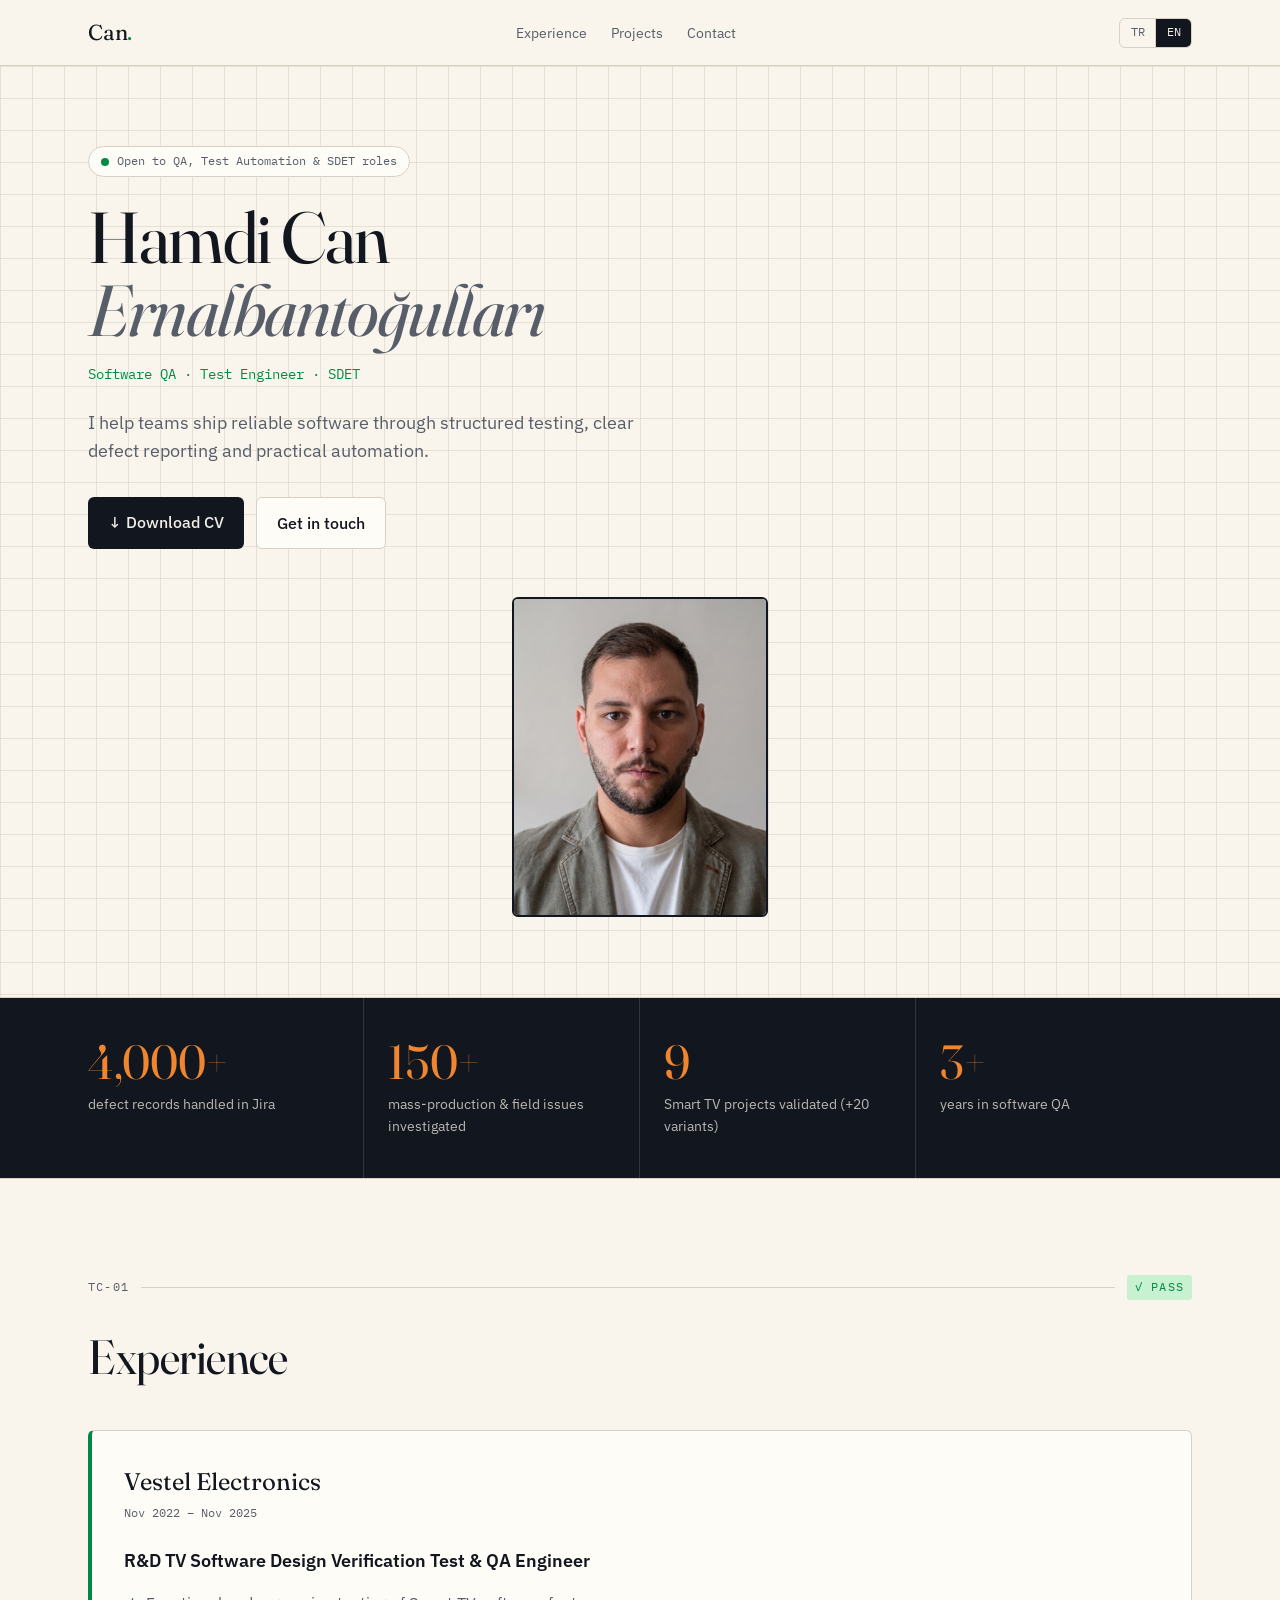
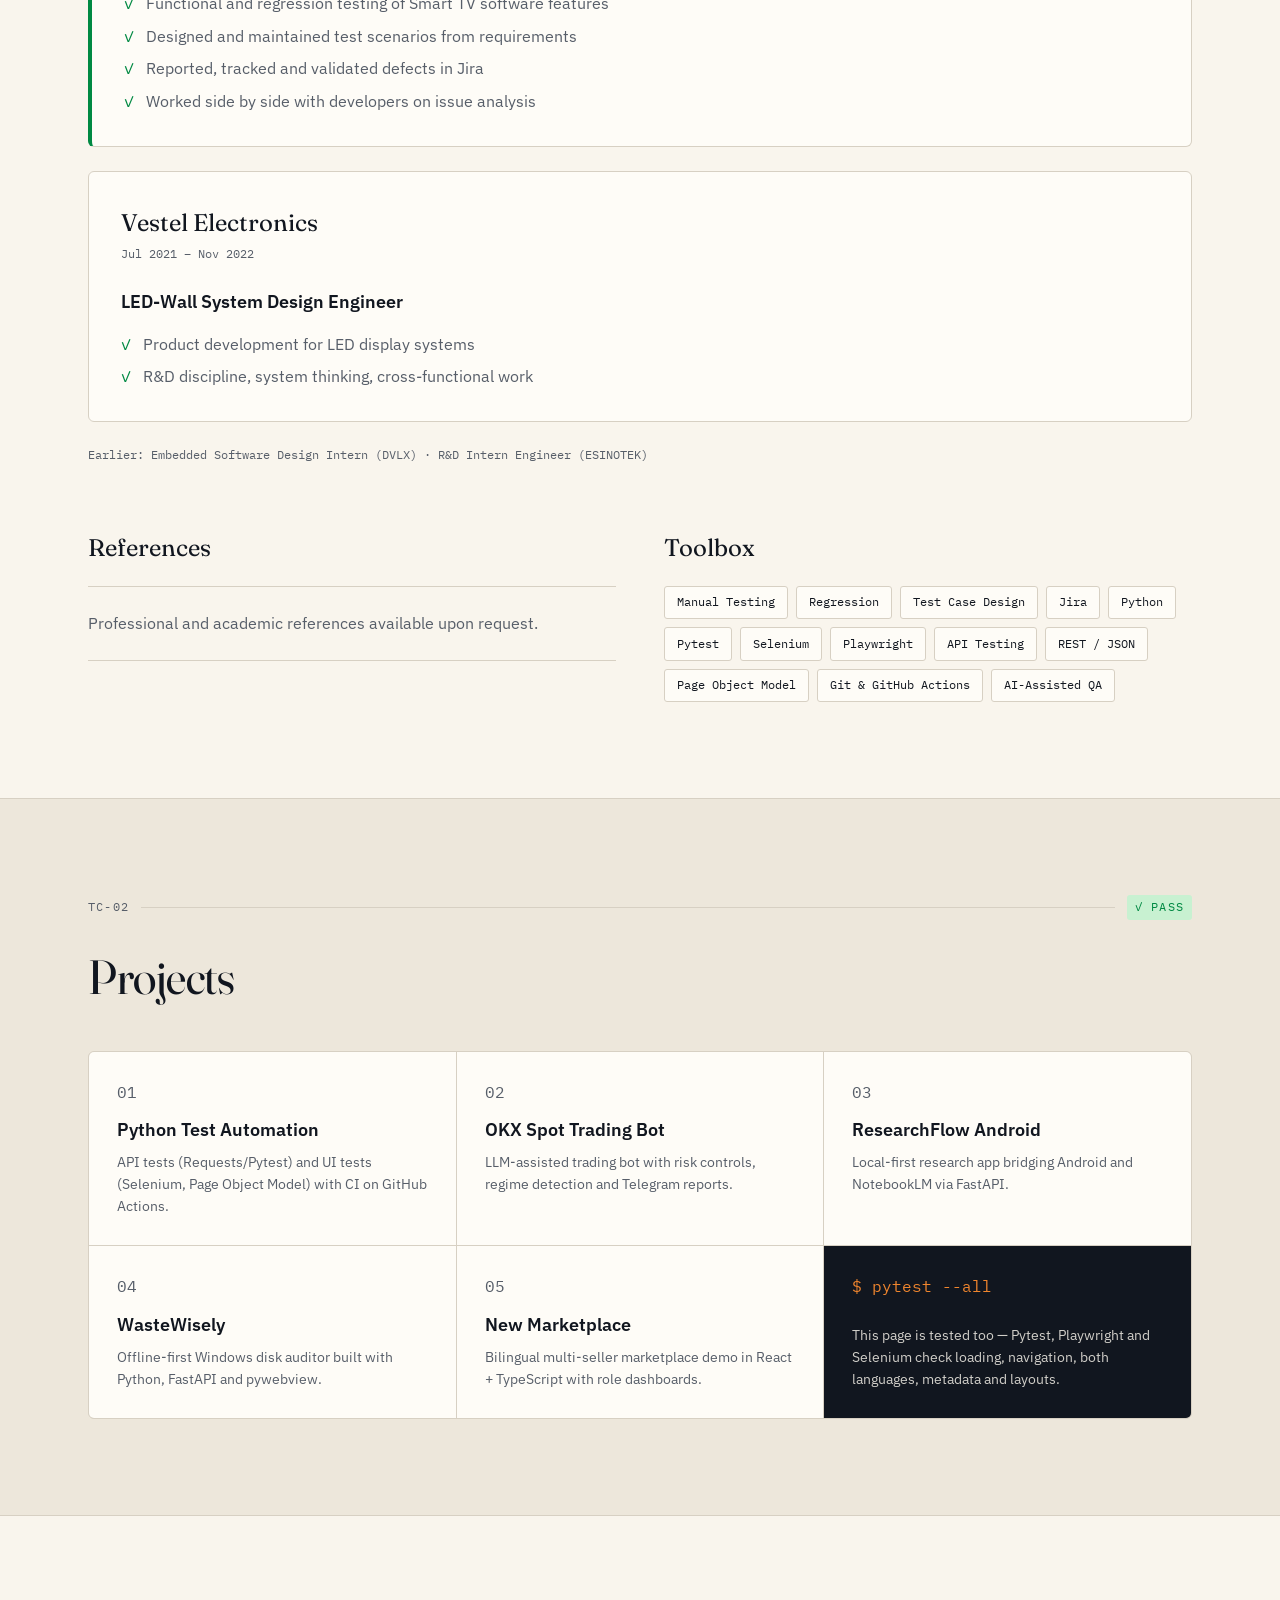
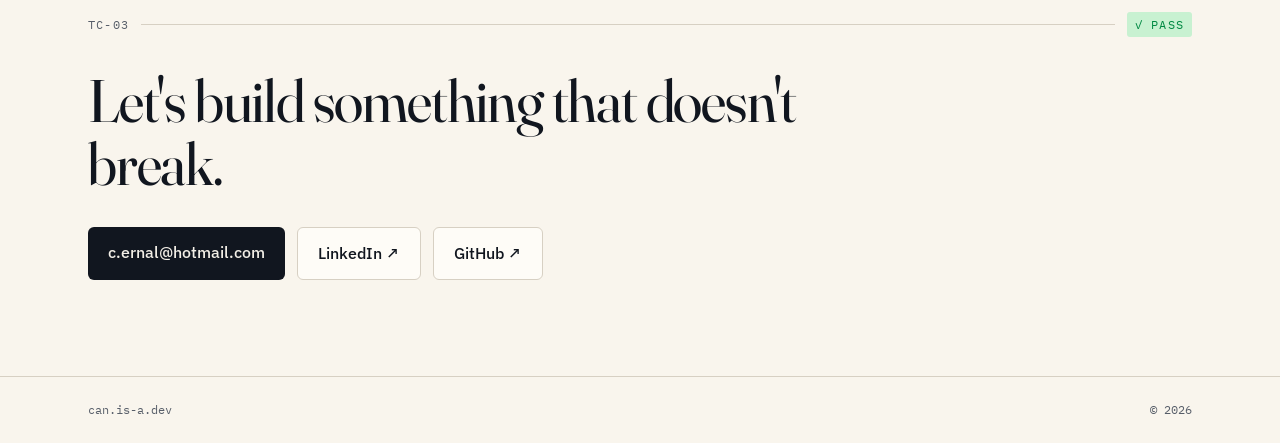
==== commit 765467f7: "Remove the orange accent block behind the portrait The offset amber rectangle behind the hero photo " ====
--- a/index.html
+++ b/index.html
@@ -55,7 +55,6 @@
           </div>
         </div>
         <figure class="portrait rise rise-late">
-          <div class="portrait-shadow" aria-hidden="true"></div>
           <img src="assets/can.png" alt="Hamdi Can Ernalbantoğulları" width="359" height="478">
         </figure>
       </div>
--- a/style.css
+++ b/style.css
@@ -99,6 +99,18 @@
   font-weight: 400;
 }
 
+/* Fraunces is variable: large text reads best with the display-optical cut
+   (opsz 144), which keeps tails such as the j in "Projects" thin and clean
+   instead of knotting them into the stem. */
+.name,
+.h2,
+.cta,
+.stat-num {
+  font-optical-sizing: none;
+  font-variation-settings: "opsz" 144;
+}
+
+
 .muted {
   color: var(--muted);
 }
@@ -354,14 +366,6 @@
   margin-inline: auto;
 }
 
-.portrait-shadow {
-  position: absolute;
-  inset: 0;
-  transform: translate(0.75rem, 0.75rem);
-  border-radius: var(--radius);
-  background: var(--accent);
-}
-
 .portrait img {
   position: relative;
   width: 100%;
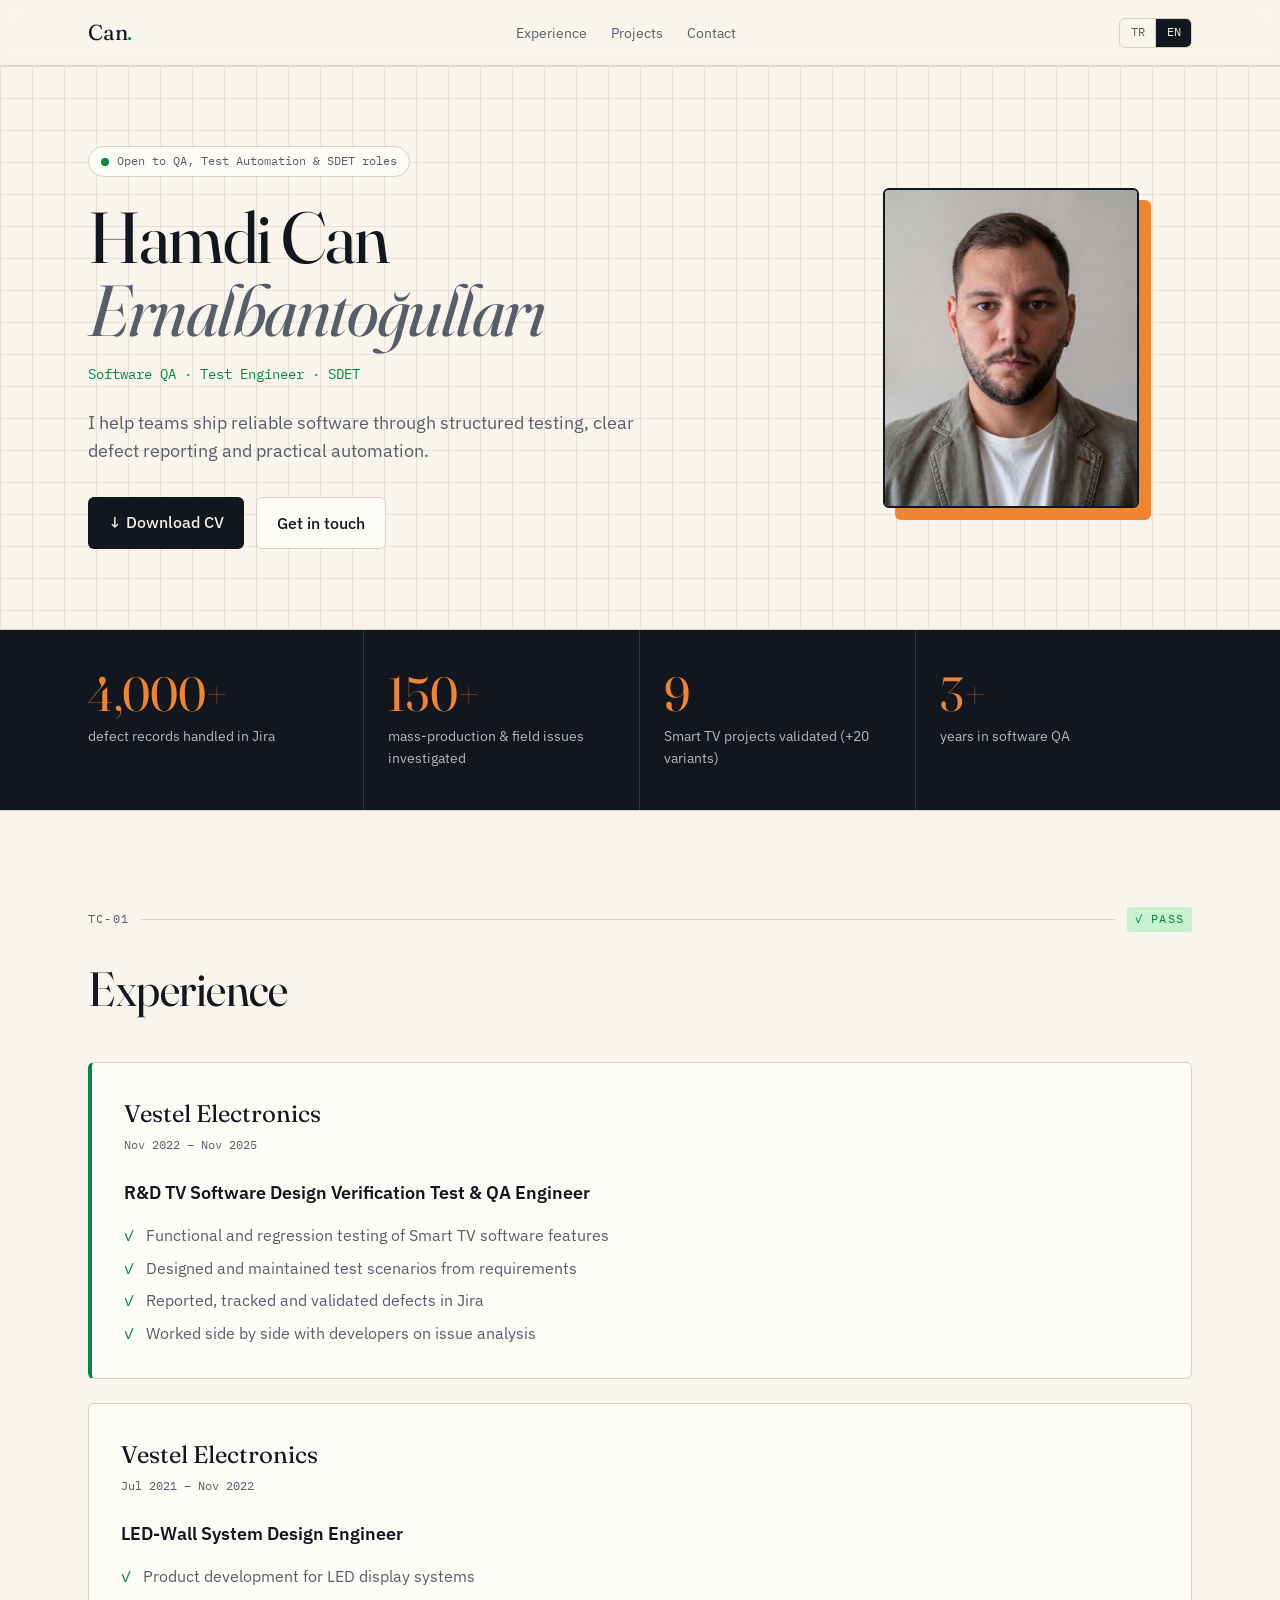
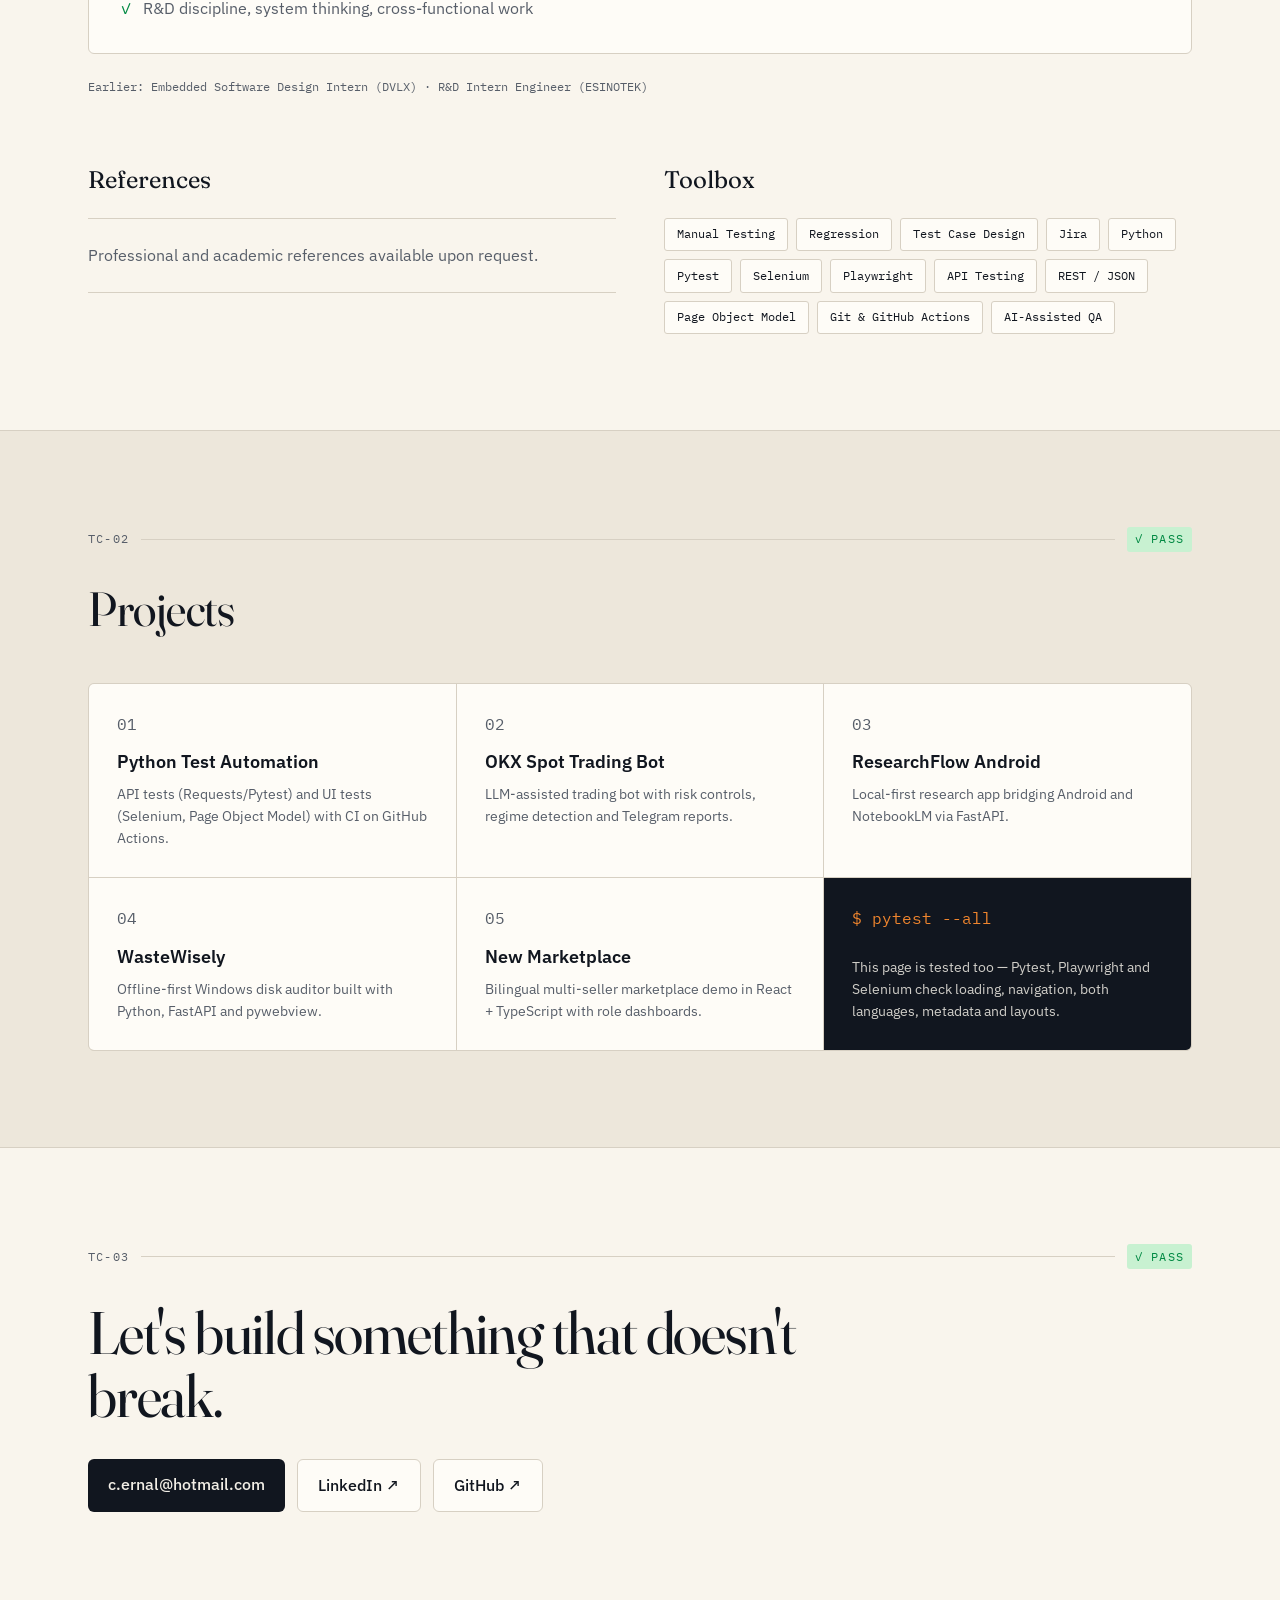
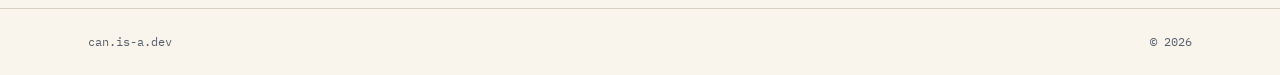
==== commit fe67f63f: "Put the portrait beside the intro on desktop The hero grid never declared desktop columns, so the ph" ====
--- a/index.html
+++ b/index.html
@@ -55,6 +55,7 @@
           </div>
         </div>
         <figure class="portrait rise rise-late">
+          <div class="portrait-shadow" aria-hidden="true"></div>
           <img src="assets/can.png" alt="Hamdi Can Ernalbantoğulları" width="359" height="478">
         </figure>
       </div>
--- a/style.css
+++ b/style.css
@@ -265,6 +265,7 @@
 
 .hero-grid {
   display: grid;
+  grid-template-columns: minmax(0, 1fr) auto;
   gap: 3rem;
   align-items: center;
   padding-block: 5rem;
@@ -366,6 +367,14 @@
   margin-inline: auto;
 }
 
+.portrait-shadow {
+  position: absolute;
+  inset: 0;
+  transform: translate(0.75rem, 0.75rem);
+  border-radius: var(--radius);
+  background: var(--accent);
+}
+
 .portrait img {
   position: relative;
   width: 100%;
